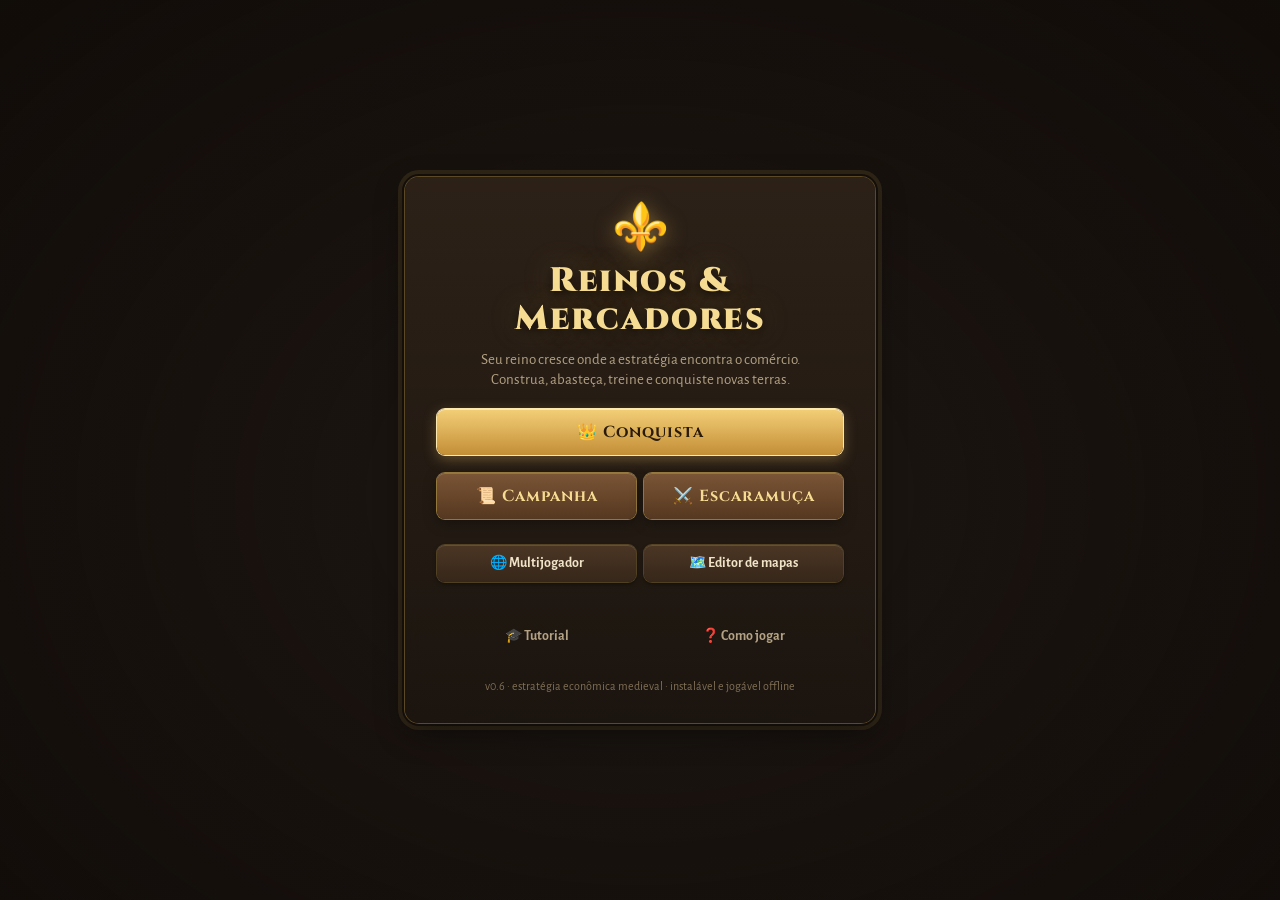
==== index.html @ 27b64ead "docs(mp): ajuda, README e ROADMAP para até 4 jogadores Co-Authored-By: Claude Opus 5.5 <noreply@anth" ====
<!doctype html>
<html lang="pt-BR">
<head>
  <meta charset="utf-8">
  <meta name="viewport" content="width=device-width, initial-scale=1, viewport-fit=cover">
  <title>Reinos & Mercadores</title>
  <link rel="preconnect" href="https://fonts.googleapis.com">
  <link href="https://fonts.googleapis.com/css2?family=Cinzel:wght@600;700;900&family=Alegreya+Sans:wght@400;500;700;800&display=swap" rel="stylesheet">
  <link rel="stylesheet" href="css/style.css">
  <link rel="manifest" href="manifest.webmanifest">
  <link rel="icon" href="icon.svg" type="image/svg+xml">
  <meta name="theme-color" content="#2a1f17">
</head>
<body>
  <canvas id="game"></canvas>

  <div id="hud" class="hidden">
    <div id="topbar"></div>
    <button id="sbtoggle" title="Menu">☰</button>
    <aside id="sidebar">
      <div class="brand">⚜️ Reinos &amp; Mercadores</div>
      <canvas id="minimap" width="264" height="264"></canvas>
      <nav id="tabs"></nav>
      <div id="tabcontent"></div>
    </aside>
    <div id="selpanel" class="empty"></div>
    <div id="toasts"></div>
  </div>
  <div id="tooltip"></div>
  <div id="rotatehint">📱↻<br>Gire o celular para jogar na horizontal</div>

  <div id="menu">
    <div class="card hero">
      <div class="crest">⚜️</div>
      <div id="loadbar" data-t="Carregando o reino…"></div>
      <h1>Reinos &amp; Mercadores</h1>
      <p class="sub">Seu reino cresce onde a estratégia encontra o comércio.<br>Construa, abasteça, treine e conquiste novas terras.</p>

      <div class="screen" data-s="main">
        <button class="mbtn primary" data-screen="conquest">👑 Conquista</button>
        <div class="mgrid">
          <button class="mbtn primary alt" data-screen="campaign">📜 Campanha</button>
          <button class="mbtn primary alt" data-screen="skirmish">⚔️ Escaramuça</button>
        </div>
        <div class="mgrid">
          <button class="mbtn" data-screen="mp">🌐 Multijogador</button>
          <button class="mbtn" data-screen="editor">🗺️ Editor de mapas</button>
        </div>
        <div id="continue"></div>
        <div class="mgrid">
          <button class="mbtn ghost" data-mission="t1" title="Guia completo: da primeira estrada ao primeiro soldado, sem ataques">🎓 Tutorial</button>
          <button class="mbtn ghost" data-help="1">❓ Como jogar</button>
        </div>
      </div>

      <div class="screen hidden" data-s="mp">
        <h3>Multijogador online (P2P)</h3>
        <p class="muted">Crie uma sala e passe o <b>código de 5 letras</b> para até 3 amigos (até 4 jogadores). A partida roda direto entre os navegadores.</p>
        <div class="mgrid">
          <button class="mbtn primary" data-net="room">👑 Criar sala</button>
          <button class="mbtn primary alt" data-net="enter">🤝 Entrar com código</button>
        </div>
        <button class="mbtn ghost small" data-net="manual">Modo manual (sem servidor de salas)</button>
        <div id="mpbox"></div>
        <button class="mbtn ghost" data-screen="main">← Voltar</button>
      </div>

      <div class="screen hidden" data-s="editor">
        <h3>Editor de mapas</h3>
        <label class="inline">Tamanho <select id="edsize"><option value="64">64×64</option><option value="80" selected>80×80</option><option value="96">96×96</option><option value="112">112×112</option></select></label>
        <div class="mgrid">
          <button class="mbtn primary" data-editor="new">📄 Mapa vazio</button>
          <button class="mbtn primary alt" data-editor="gen">🎲 Gerar e editar</button>
        </div>
        <label class="inline">Mapas salvos <select id="edmap"></select></label>
        <div class="mgrid">
          <button class="mbtn" data-editor="load">📂 Abrir</button>
          <button class="mbtn" data-editor="import">📥 Importar arquivo</button>
        </div>
        <button class="mbtn ghost" data-screen="main">← Voltar</button>
      </div>

      <div class="screen hidden" data-s="conquest">
        <h3>👑 Conquista</h3>
        <p class="muted">Conquiste novas regiões, recupere vilas e dispute rotas de abastecimento. Cada fase apresenta <b>objetivos e decisões próprios</b>. Novos biomas ficam disponíveis na Escaramuça conforme você avança; desafios opcionais valem coroas.</p>
        <label class="inline">Dificuldade
          <select id="qdiff"><option value="easy">Fácil</option><option value="normal" selected>Normal</option><option value="hard">Difícil</option></select>
        </label>
        <div id="conquests"></div>
        <button class="mbtn ghost" data-screen="main">← Voltar</button>
      </div>

      <div class="screen hidden" data-s="campaign">
        <h3>A Reunificação de Aldor</h3>
        <label class="inline">Dificuldade
          <select id="cdiff"><option value="easy">Fácil</option><option value="normal" selected>Normal</option><option value="hard">Difícil</option></select>
        </label>
        <div id="missions"></div>
        <button class="mbtn ghost" data-screen="main">← Voltar</button>
      </div>

      <div class="screen hidden" data-s="skirmish">
        <div class="form">
          <label>Dificuldade
            <select id="diff">
              <option value="easy">Fácil: 15 min de paz</option>
              <option value="normal" selected>Normal: 10 min de paz</option>
              <option value="hard">Difícil: 6 min de paz</option>
            </select>
          </label>
          <label>Inimigo
            <select id="aimode">
              <option value="economy" selected>Economia real (produção e abastecimento)</option>
              <option value="waves">Ondas de ataque (clássico arcade)</option>
            </select>
          </label>
          <label>Oponentes
            <select id="opps"><option value="1" selected>1</option><option value="2">2</option><option value="3">3</option></select>
          </label>
          <label>Mapa <select id="smap"><option value="">Aleatório (procedural)</option></select></label>
          <label>Tipo de terreno
            <select id="mtype"><option value="continente">Continente</option><option value="rio">Rio</option><option value="lagos">Lagos</option><option value="cordilheiras">Cordilheiras</option><option value="floresta">Floresta densa</option><option value="planalto">Planalto central</option><option value="surpresa">Surpresa</option></select>
          </label>
          <label>Bioma <select id="biome"><option value="pradaria">Pradaria</option></select></label>
          <p class="muted" id="biomehint">Avance na Conquista para descobrir novos biomas.</p>
          <p class="muted">Na economia real, a IA começa com os mesmos recursos e tropas, segue a progressão e precisa alimentar o exército. A dificuldade muda seu ritmo de decisão e o primeiro ataque. Ondas criam tropas e são um desafio separado.</p>
          <label>Semente do mapa <input id="seed" placeholder="aleatória"></label>
          <label class="chkl"><input type="checkbox" id="ally"> Com aliado (IA)</label>
          <label class="chkl" title="Sem progressão: todas as construções e soldados disponíveis desde o início"><input type="checkbox" id="allun"> Tudo liberado (modo livre)</label>
        </div>
        <button class="mbtn primary" data-new="1">⚔️ Começar</button>
        <button class="mbtn ghost" data-screen="main">← Voltar</button>
      </div>
      <div class="foot">v0.6 · estratégia econômica medieval · instalável e jogável offline</div>
    </div>
  </div>

  <div id="brief" class="hidden"></div>

  <div id="help" class="hidden">
    <div class="card help">
      <button class="close" data-close="1">✕</button>
      <h2>Como jogar</h2>
      <div class="cols">
        <div>
          <h3>🏰 Economia</h3>
          <ol>
            <li><b>Estradas são tudo.</b> Carregadores 🧺 só entregam entre casas ligadas por estrada ao mesmo Armazém. Cada trecho de estrada custa 1 🪨.</li>
            <li>Construtores 🔨 nivelam o terreno e erguem a casa com 🪜 madeira e 🪨 pedra trazidas pelos carregadores. Eles também consertam casas danificadas.</li>
            <li>Cada casa precisa de um trabalhador. A <b>Escola</b> treina cidadãos por 1 🪙 ouro cada. Torres precisam de um recruta.</li>
            <li><b>Progressão:</b> no início só o básico está disponível. Cada construção erguida libera novas casas, profissões e soldados. Veja os <b>Próximos passos</b> na aba Construir e a <b>Árvore de progresso</b> na aba Objetivos.</li>
            <li>Cidadãos comem na <b>Taverna</b> 🍞 🌭 🍷 🐟. Soldados recebem comida dos carregadores. Sem comida, cidadãos trabalham pela metade e soldados morrem.</li>
            <li>Oficinas de armas e armaduras só produzem <b>por encomenda</b> (📋 no painel da casa).</li>
            <li>Na aba 📦, a <b>Distribuição</b> decide quem recebe carvão, ferro, trigo e madeira. No painel do Armazém dá para bloquear recursos.</li>
          </ol>
          <h3>⛓️ Cadeias de produção</h3>
          <ul class="chains">
            <li>🪓 Lenhador → 🪵 → 🪚 Serraria → 🪜</li>
            <li>🌾 Fazenda (+campos) → 🌀 Moinho → 🥣 → 🍞 Padaria</li>
            <li>🌾 → 🐖 Porcos → 🔪 Açougue → 🌭 · 🐾 → 🧳 Curtume → couro</li>
            <li>⚫ Carvão + 🟤 Ferro → 🔩 → 🗡️⛓️ Ferrarias</li>
            <li>⚫ Carvão + 🟡 Ouro → 🪙 (paga a Escola!)</li>
          </ul>
        </div>
        <div>
          <h3>⚔️ Exército</h3>
          <ol>
            <li>Treine <b>Recrutas</b> 🪖 na Escola: eles vão sozinhos ao Quartel.</li>
            <li>No <b>Quartel</b>, clique no tipo de soldado para equipar. Novos soldados formam <b>grupos</b> com estandarte.</li>
            <li>Os grupos marcham em formação. É possível girar, mudar as colunas, dividir, unir e alimentar.</li>
            <li>Lanceiros e piqueiros causam dano dobrado contra cavalaria. Golpes corpo a corpo pelo lado causam +15% de dano; pelas costas, +30%. A direção real das tropas define o flanco.</li>
            <li>Montanhas e construções bloqueiam os tiros de arqueiros, besteiros e torres. Todos os exércitos de economia precisam comer, inclusive a IA.</li>
          </ol>
          <h3>👑 Conquista e regiões</h3>
          <p>Leia o briefing: você pode eliminar rivais, controlar passagens, reconstruir uma vila ou preparar uma expedição. Pontos estratégicos aparecem no minimapa e na aba Objetivos. Para controlar um ponto, mantenha 3 soldados sem inimigos próximos; alguns também exigem um Armazém ligado por estrada pronta à sua base. A contagem reinicia se o controle for perdido.</p>
          <p>Bosques de outono, pântanos e tundra são descobertos ao longo da Conquista. Na tundra, trigo e uvas levam 25% mais tempo para crescer.</p>
          <h3>⌨️ Controles</h3>
          <table>
            <tr><td><kbd>WASD</kbd>/setas/bordas</td><td>Mover câmera</td></tr>
            <tr><td>Botão do meio + arrastar</td><td>Girar e inclinar a câmera (<kbd>,</kbd> <kbd>.</kbd> também giram)</td></tr>
            <tr><td>Roda do mouse</td><td>Aproximar / afastar</td></tr>
            <tr><td>Clique / arrastar</td><td>Selecionar grupo(s) · <kbd>Shift</kbd> adiciona</td></tr>
            <tr><td>Botão direito</td><td>Mover / atacar / cancelar</td></tr>
            <tr><td><kbd>A</kbd> <kbd>S</kbd></td><td>Atacar-mover · Parar</td></tr>
            <tr><td><kbd>Q</kbd> <kbd>E</kbd> · <kbd>[</kbd> <kbd>]</kbd></td><td>Girar · Colunas</td></tr>
            <tr><td><kbd>T</kbd> <kbd>L</kbd> <kbd>H</kbd></td><td>Dividir · Unir · Alimentar</td></tr>
            <tr><td><kbd>Ctrl</kbd>+<kbd>1-9</kbd></td><td>Criar atalho de grupo</td></tr>
            <tr><td><kbd>R</kbd> <kbd>F</kbd> <kbd>V</kbd> <kbd>X</kbd></td><td>Estrada, campo, vinhedo, demolir</td></tr>
            <tr><td><kbd>P</kbd> <kbd>+</kbd> <kbd>-</kbd> <kbd>M</kbd></td><td>Pausa, velocidade, música</td></tr>
            <tr><td><kbd>Espaço</kbd> · <kbd>Z</kbd> · <kbd>Tab</kbd></td><td>Voltar ao Armazém · Ir ao último aviso · Próximo grupo</td></tr>
            <tr><td>Botão direito no minimapa</td><td>Mandar as tropas selecionadas para lá</td></tr>
            <tr><td><kbd>F5</kbd>/<kbd>F9</kbd></td><td>Salvar/carregar rápido</td></tr>
            <tr><td><kbd>Enter</kbd></td><td>Chat (multijogador)</td></tr>
          </table>
          <h3>🌐 Multijogador e 🗺️ Editor</h3>
          <ul>
            <li><b>Multijogador:</b> o anfitrião cria a sala e passa o código de 5 letras; até 4 jogadores entram. Modos: todos contra todos, cooperativo contra a IA ou 2 contra 2, com IA nas vagas livres. Quem cai é substituído pela IA; se o anfitrião cair, cada um continua a partida sozinho. O modo manual (códigos longos) é só para 2 jogadores.</li>
            <li><b>Editor:</b> pinte terreno, relevo, árvores, rochas e minérios, posicione até 4 bases e casas prontas. Os mapas salvos aparecem na Escaramuça e podem ser exportados como arquivo.</li>
          </ul>
        </div>
      </div>
    </div>
  </div>

  <div id="endscreen" class="hidden"></div>

  <script type="importmap">{ "imports": { "three": "./js/vendor/three/build/three.module.js" } }</script>
  <script type="module">
    import * as T from "three";
    import { GLTFLoader } from "./js/vendor/three/examples/jsm/loaders/GLTFLoader.js";
    import * as SkeletonUtils from "./js/vendor/three/examples/jsm/utils/SkeletonUtils.js";
    import * as BufferGeometryUtils from "./js/vendor/three/examples/jsm/utils/BufferGeometryUtils.js";
    window.THREE = Object.assign({}, T, { GLTFLoader, SkeletonUtils, BufferGeometryUtils });
    window.dispatchEvent(new Event("three-ready"));
  </script>
  <script src="js/config.js"></script>
  <script src="js/util.js"></script>
  <script src="js/map.js"></script>
  <script src="js/world.js"></script>
  <script src="js/economy.js"></script>
  <script src="js/units.js"></script>
  <script src="js/military.js"></script>
  <script src="js/ai.js"></script>
  <script src="js/campaign.js"></script>
  <script src="js/cmd.js"></script>
  <script src="js/tutorial.js"></script>
  <script src="js/art.js"></script>
  <script src="js/people.js"></script>
  <script src="js/render3d.js"></script>
  <script src="js/ui.js"></script>
  <script src="js/input.js"></script>
  <script src="js/editor.js"></script>
  <script src="js/net.js"></script>
  <script src="js/audio.js"></script>
  <script src="js/main.js"></script>
</body>
</html>
---- css/style.css ----
/* ============ Reinos & Mercadores — tema medieval pintado (moderno) ============
   Couro e madeira escura, filetes dourados, pergaminho nas dicas. Títulos em Cinzel, texto em Alegreya Sans. */
:root {
  --ink: #120d09;
  --leather0: #1d1510;
  --leather1: #2a1f17;
  --leather2: #3a2b1f;
  --wood: #5a3f28;
  --gold: #e3b95c;
  --gold2: #f6dc93;
  --goldD: #9a7330;
  --parch: #f1e2bf;
  --parch2: #e2cc9c;
  --text: #efe3c8;
  --muted: #b3a283;
  --ok: #7ccf6a;
  --warn: #f0b64a;
  --bad: #e5594f;
  --blue: #4fa3e0;
  --sb: 312px;
  --r: 10px;
  --font: 'Alegreya Sans', 'Segoe UI', sans-serif;
  --title: 'Cinzel', Georgia, serif;
  --panel-bg: linear-gradient(180deg, rgba(46,34,25,0.94), rgba(28,21,16,0.95));
  --panel-edge: 0 0 0 1px rgba(227,185,92,0.35), 0 0 0 3px rgba(18,13,9,0.9), 0 10px 30px rgba(0,0,0,0.45);
}
* { box-sizing: border-box; }
html, body { margin: 0; height: 100%; overflow: hidden; background: #1a1410; color: var(--text); font: 400 15px/1.35 var(--font); user-select: none; }
canvas#game { position: fixed; inset: 0; display: block; touch-action: none; }
#overlay { position: fixed; inset: 0; pointer-events: none; z-index: 1; }
.hidden { display: none !important; }
kbd { font: 700 11px var(--font); background: linear-gradient(#4a3726, #2c2016); color: var(--gold2); padding: 1px 5px; border-radius: 4px; box-shadow: 0 1px 0 #000, inset 0 1px 0 rgba(255,255,255,0.12); }
button { font: inherit; color: inherit; cursor: pointer; border: none; }
button:disabled { opacity: 0.45; cursor: default; filter: grayscale(0.5); }
::selection { background: var(--gold); color: var(--ink); }

/* ---------- botões ---------- */
.tool, .bbtn, #tabs button, .mbtn, .tgrid button, .sgrid button, .queue button, .ratio button, .cmds button, .slot button, .tb-group.speed button, .goalsbtn, .close, .mission {
  background: linear-gradient(180deg, #4b3624 0%, #36271a 100%);
  color: var(--text);
  border-radius: 8px;
  box-shadow: 0 0 0 1px rgba(227,185,92,0.28), inset 0 1px 0 rgba(255,235,190,0.14), 0 2px 4px rgba(0,0,0,0.4);
  transition: transform .08s, box-shadow .12s, background .12s, filter .12s;
}
.tool:hover, .bbtn:hover, #tabs button:hover, .mbtn:hover, .tgrid button:hover, .sgrid button:hover, .queue button:hover, .ratio button:hover, .cmds button:hover:not(:disabled), .slot button:hover, .tb-group.speed button:hover, .goalsbtn:hover, .close:hover, .mission:hover:not(.locked) {
  background: linear-gradient(180deg, #5e442d 0%, #423020 100%);
  box-shadow: 0 0 0 1px rgba(246,220,147,0.65), inset 0 1px 0 rgba(255,235,190,0.2), 0 3px 10px rgba(0,0,0,0.45);
  transform: translateY(-1px);
}
.tool:active, .bbtn:active, .mbtn:active, .tgrid button:active, .sgrid button:active, .cmds button:active { transform: translateY(1px); filter: brightness(0.92); }
.tool.active, .bbtn.active, #tabs button.active, .tb-group.speed button.active {
  background: linear-gradient(180deg, #f3cf78, #c9973f);
  color: #2a1b0c;
  box-shadow: 0 0 0 1px #fbe7b0, 0 0 14px rgba(243,207,120,0.45), inset 0 1px 0 rgba(255,255,255,0.5);
}

/* ---------- barra lateral ---------- */
#sidebar {
  position: fixed; left: 0; top: 0; bottom: 0; width: var(--sb); display: flex; flex-direction: column; z-index: 5;
  background: linear-gradient(180deg, rgba(38,28,20,0.97), rgba(22,16,12,0.97));
  box-shadow: 1px 0 0 rgba(227,185,92,0.35), 6px 0 24px rgba(0,0,0,0.45);
}
.brand { font: 700 17px/1.2 var(--title); color: var(--gold2); padding: 14px 16px 10px; letter-spacing: 1px; text-shadow: 0 2px 6px rgba(0,0,0,0.6); }
#minimap {
  width: 280px; height: 280px; margin: 0 16px; background: #0c0907; cursor: pointer; border-radius: 6px;
  box-shadow: 0 0 0 1px var(--goldD), 0 0 0 4px #1a120c, 0 0 0 5px rgba(227,185,92,0.4), 0 6px 16px rgba(0,0,0,0.5);
}
#tabs { display: grid; grid-template-columns: repeat(5, 1fr); gap: 6px; padding: 16px 16px 8px; }
#tabs button { padding: 6px 0 4px; display: flex; flex-direction: column; align-items: center; gap: 2px; }
#tabs button span { font-size: 19px; line-height: 1; }
#tabs button small { font: 700 10.5px var(--font); letter-spacing: 0.3px; }
#tabcontent { flex: 1 1 auto; overflow-y: auto; padding: 2px 16px 14px; min-height: 120px; }
#tabcontent::-webkit-scrollbar, #selpanel::-webkit-scrollbar, #missions::-webkit-scrollbar, .help::-webkit-scrollbar, .sgridres::-webkit-scrollbar { width: 8px; }
#tabcontent::-webkit-scrollbar-thumb, #selpanel::-webkit-scrollbar-thumb, #missions::-webkit-scrollbar-thumb, .help::-webkit-scrollbar-thumb, .sgridres::-webkit-scrollbar-thumb { background: rgba(227,185,92,0.35); border-radius: 8px; }
h4 {
  margin: 16px 0 8px; font: 700 12px/1 var(--title); color: var(--gold); letter-spacing: 1.6px; text-transform: uppercase;
  display: flex; align-items: center; gap: 8px;
}
h4::after { content: ''; flex: 1; height: 1px; background: linear-gradient(90deg, rgba(227,185,92,0.5), transparent); }
.tools { display: grid; grid-template-columns: repeat(4, 1fr); gap: 7px; margin: 4px 0; }
.tool { display: flex; flex-direction: column; align-items: center; padding: 7px 2px 5px; }
.tool span { font-size: 20px; line-height: 1; }
.tool small { font-size: 11px; text-align: center; line-height: 1.1; margin-top: 3px; }
.grid { display: grid; grid-template-columns: repeat(3, 1fr); gap: 7px; }
.bbtn { display: flex; flex-direction: column; align-items: center; padding: 7px 3px 6px; min-height: 70px; }
.bbtn .ic { font-size: 24px; line-height: 1.1; filter: drop-shadow(0 2px 2px rgba(0,0,0,0.5)); }
.bbtn .nm { font-size: 12px; font-weight: 700; line-height: 1.05; text-align: center; margin: 3px 0 2px; }
.bbtn .cost { font-size: 11px; color: var(--gold2); }
.bbtn.active .cost { color: #4a2f10; }

.stock { display: grid; grid-template-columns: 1fr 1fr; gap: 5px; }
.srow, .prow { display: flex; align-items: center; gap: 7px; background: rgba(0,0,0,0.25); padding: 4px 8px; border-radius: 6px; box-shadow: inset 0 0 0 1px rgba(227,185,92,0.1); }
.srow .sn, .prow .sn { flex: 1; font-size: 12.5px; color: var(--muted); white-space: nowrap; overflow: hidden; text-overflow: ellipsis; }
.srow b, .prow b { color: var(--gold2); }
.srow.zero { opacity: 0.4; }
.plist { display: flex; flex-direction: column; gap: 5px; }
.prow em { font-size: 11.5px; color: var(--ok); font-style: normal; min-width: 44px; text-align: right; }
.meter { display: flex; align-items: center; gap: 8px; margin: 7px 0; }
.meter span { font-size: 12.5px; white-space: nowrap; }
.mbar { flex: 1; height: 8px; background: rgba(0,0,0,0.45); border-radius: 8px; overflow: hidden; box-shadow: inset 0 1px 2px rgba(0,0,0,0.6); }
.mbar i { display: block; height: 100%; border-radius: 8px; background: linear-gradient(90deg, #c34a3a, #e8b84c 45%, #6fc15f 80%); background-size: 280px 100%; }
.warn { background: rgba(240,182,74,0.12); color: #ffd98a; padding: 7px 10px; margin: 7px 0; font-size: 13px; border-radius: 8px; box-shadow: inset 3px 0 0 var(--warn), inset 0 0 0 1px rgba(240,182,74,0.25); }
.muted { color: var(--muted); font-size: 13px; margin: 4px 0; }
.chk { display: flex; align-items: center; gap: 8px; margin: 10px 0; font-size: 13.5px; cursor: pointer; }
.chk input, .chkl input { accent-color: var(--gold); width: 16px; height: 16px; }
.mgrid { display: grid; grid-template-columns: 1fr 1fr; gap: 8px; margin: 8px 0; }
.mbtn { padding: 9px 10px; text-align: center; font-size: 14px; font-weight: 700; }
.mbtn.wide { width: 100%; margin-top: 8px; }
.mbtn.danger { background: linear-gradient(180deg, #7a2f26, #561d17); box-shadow: 0 0 0 1px rgba(229,89,79,0.45), inset 0 1px 0 rgba(255,200,190,0.15), 0 2px 4px rgba(0,0,0,0.4); }
.mbtn.danger:hover { background: linear-gradient(180deg, #92382d, #66231b); }
.mbtn.on { background: linear-gradient(180deg, #6a4a1c, #4a3312); color: var(--gold2); }
.slot { display: flex; align-items: center; gap: 8px; background: rgba(0,0,0,0.25); padding: 8px 10px; margin-bottom: 6px; border-radius: 8px; }
.slot > div { flex: 1; }
.slot small { color: var(--muted); font-size: 11.5px; }
.slot button { padding: 5px 9px; }

/* ---------- painel de seleção ---------- */
#selpanel {
  position: fixed; left: calc(var(--sb) + 18px); bottom: 18px; width: 360px; max-height: calc(100vh - 110px); overflow-y: auto; z-index: 5;
  padding: 14px 16px 14px; border-radius: var(--r);
  background: var(--panel-bg); box-shadow: var(--panel-edge);
  backdrop-filter: blur(6px);
}
#selpanel.empty { width: auto; max-width: 680px; padding: 8px 14px; }
.hint { font-size: 13px; color: var(--muted); line-height: 1.6; }
.hint b { color: var(--gold2); }
.ph { display: flex; gap: 12px; align-items: center; margin-bottom: 8px; }
.ph .big { font-size: 30px; width: 50px; height: 50px; display: grid; place-items: center; border-radius: 10px; background: radial-gradient(circle at 35% 30%, #5b412b, #2a1d14); box-shadow: 0 0 0 1px rgba(227,185,92,0.45), inset 0 2px 6px rgba(0,0,0,0.5); }
.ph b { font: 700 17px var(--title); color: var(--gold2); letter-spacing: 0.4px; }
.ph small { color: var(--muted); font-size: 13px; }
.enemy { color: #ff8a80 !important; font-weight: 700; }
.hp { position: relative; height: 16px; background: rgba(0,0,0,0.5); margin: 6px 0 10px; border-radius: 8px; overflow: hidden; box-shadow: inset 0 1px 3px rgba(0,0,0,0.7); }
.hp i { display: block; height: 100%; background: linear-gradient(180deg, #8be07a, #3f9a36); }
.hp i.e { background: linear-gradient(180deg, #f28a7f, #b3342a); }
.hp span { position: absolute; inset: 0; font-size: 11.5px; font-weight: 700; display: grid; place-items: center; color: #fff; text-shadow: 0 1px 2px #000; }
.lbl { font: 700 11px var(--title); letter-spacing: 1.4px; color: var(--gold); margin: 12px 0 6px; text-transform: uppercase; }
.io { display: flex; flex-wrap: wrap; gap: 6px; }
.chip { background: rgba(0,0,0,0.3); color: var(--text); padding: 3px 9px; font-size: 13.5px; border-radius: 16px; box-shadow: inset 0 0 0 1px rgba(227,185,92,0.22); }
.chip em { color: var(--ok); font-style: normal; font-size: 11.5px; margin-left: 2px; }
.chip.zero { opacity: 0.45; }
button.chip { cursor: pointer; }
.chip.blocked { background: rgba(229,89,79,0.2); box-shadow: inset 0 0 0 1px var(--bad); text-decoration: line-through; }
.row { margin: 6px 0; font-size: 14px; }
.good { color: var(--ok) !important; font-weight: 700; } .warnc { color: var(--warn); font-weight: 700; } .bad { color: #ff8a80 !important; font-weight: 700; }
.pbar { height: 7px; background: rgba(0,0,0,0.45); margin: 8px 0; border-radius: 7px; overflow: hidden; }
.pbar i { display: block; height: 100%; background: linear-gradient(90deg, var(--goldD), var(--gold2)); transition: width .25s linear; }
.ratio { display: flex; align-items: center; gap: 6px; margin: 5px 0; font-size: 13.5px; }
.ratio span { flex: 1; }
.ratio button { width: 28px; height: 24px; padding: 0; font-weight: 800; }
.ratio b { min-width: 22px; text-align: center; color: var(--gold2); }
.queue { display: flex; flex-wrap: wrap; gap: 5px; min-height: 30px; }
.queue button { width: 34px; height: 32px; font-size: 17px; }
.queue button:first-child { box-shadow: 0 0 0 2px var(--gold); }
.tgrid { display: grid; grid-template-columns: repeat(4, 1fr); gap: 6px; }
.tgrid button { padding: 5px 0 3px; font-size: 18px; display: flex; flex-direction: column; align-items: center; }
.tgrid button small { font-size: 9.5px; color: var(--muted); }
.sgrid { display: grid; grid-template-columns: repeat(3, 1fr); gap: 6px; }
.sgrid button { padding: 6px 3px; display: flex; flex-direction: column; align-items: center; }
.sgrid button span { font-size: 19px; }
.sgrid button small { font-size: 11px; font-weight: 700; text-align: center; line-height: 1.1; }
.sgrid button em { font-style: normal; font-size: 10px; color: var(--muted); }
.sgrid button.off { opacity: 0.5; }
.cmds { display: grid; grid-template-columns: repeat(9, 1fr); gap: 5px; margin: 10px 0 6px; }
.cmds button { padding: 6px 0; font-size: 16px; }

/* ---------- barra superior ---------- */
#topbar { position: fixed; top: 14px; left: calc(var(--sb) + 18px); right: 18px; display: flex; gap: 12px; justify-content: space-between; pointer-events: none; z-index: 5; }
.tb-group {
  pointer-events: auto; display: flex; gap: 16px; align-items: center; padding: 7px 14px; font-weight: 700; border-radius: 30px;
  background: var(--panel-bg); box-shadow: var(--panel-edge); backdrop-filter: blur(6px);
}
.tb-group.res span { white-space: nowrap; }
.tb-group.speed { gap: 5px; padding: 5px 7px; }
.tb-group.speed button { padding: 4px 11px; font-weight: 800; font-size: 13px; border-radius: 20px; }
.peace { color: #9fd3ff; }
.threat { color: #ff8a80; animation: pulse 1s infinite; }
@keyframes pulse { 50% { opacity: 0.45; } }
.goalsbtn { padding: 4px 11px; font-weight: 800; border-radius: 20px; }

/* ---------- notificações ---------- */
#toasts { position: fixed; top: 70px; right: 18px; width: 360px; display: flex; flex-direction: column; gap: 8px; pointer-events: none; z-index: 6; }
.toast {
  pointer-events: auto; padding: 9px 14px; font-size: 14px; border-radius: 10px; color: var(--text);
  background: var(--panel-bg); box-shadow: var(--panel-edge), inset 4px 0 0 var(--blue);
  animation: tin .3s ease-out; transition: opacity .5s, transform .5s;
}
.toast.ok { box-shadow: var(--panel-edge), inset 4px 0 0 var(--ok); }
.toast.warn { box-shadow: var(--panel-edge), inset 4px 0 0 var(--warn); }
.toast.danger { background: linear-gradient(180deg, rgba(88,28,22,0.95), rgba(52,16,12,0.95)); box-shadow: var(--panel-edge), inset 4px 0 0 var(--bad); }
.toast .go { opacity: 0.7; }
.toast.out { opacity: 0; transform: translateX(24px); }
@keyframes tin { from { opacity: 0; transform: translateX(30px); } }

#tooltip {
  position: fixed; display: none; z-index: 50; max-width: 300px; padding: 9px 12px; font-size: 13.5px; pointer-events: none; border-radius: 8px; color: #2b1d10;
  background: linear-gradient(180deg, var(--parch), var(--parch2)); box-shadow: 0 0 0 1px #9a7330, 0 8px 22px rgba(0,0,0,0.5);
}
#tooltip b { color: #5a3510; }
#tooltip small { color: #6b5334; }
#tooltip kbd { color: var(--gold2); }

/* ---------- menus ---------- */
#menu, #help, #endscreen, #brief { position: fixed; inset: 0; display: grid; place-items: center; z-index: 20; }
#menu { background: radial-gradient(ellipse at 50% 55%, rgba(0,0,0,0) 30%, rgba(10,6,3,0.55) 100%); }
#help, #endscreen, #brief { background: rgba(10,7,4,0.6); backdrop-filter: blur(3px); }
.card {
  position: relative; padding: 28px 32px; max-width: 94vw; border-radius: 14px; color: var(--text);
  background: var(--panel-bg); box-shadow: var(--panel-edge), 0 0 0 7px rgba(227,185,92,0.12);
  backdrop-filter: blur(8px);
}
.hero { width: 470px; text-align: center; display: flex; flex-direction: column; gap: 12px; max-height: 94vh; overflow-y: auto; }
.crest { font-size: 46px; line-height: 1; filter: drop-shadow(0 4px 10px rgba(227,185,92,0.5)); }
h1 { font: 900 34px/1.1 var(--title); color: var(--gold2); margin: 0; letter-spacing: 1.5px; text-shadow: 0 3px 12px rgba(0,0,0,0.7), 0 0 30px rgba(227,185,92,0.25); }
h2 { font: 700 22px/1.3 var(--title); color: var(--gold2); margin: 0 0 12px; letter-spacing: 1px; }
h3 { font: 700 14px/1.3 var(--title); color: var(--gold); margin: 14px 0 8px; letter-spacing: 1px; }
.sub { color: var(--muted); margin: 0 0 6px; font-size: 15px; }
.screen { display: flex; flex-direction: column; gap: 10px; }
.form { display: grid; grid-template-columns: 1fr 1fr; gap: 12px; text-align: left; }
.form label { display: flex; flex-direction: column; gap: 5px; font: 700 11px var(--title); letter-spacing: 1px; color: var(--gold); text-transform: uppercase; }
.form .full { grid-column: 1 / -1; }
select, .form input, label.inline select {
  font: 500 14px var(--font); color: var(--text); background: rgba(0,0,0,0.35); border: none; padding: 8px 10px; border-radius: 8px;
  box-shadow: inset 0 0 0 1px rgba(227,185,92,0.3); outline: none;
}
select option { background: #2a1f17; }
select:focus, .form input:focus { box-shadow: inset 0 0 0 1px var(--gold); }
label.inline { display: flex; align-items: center; justify-content: center; gap: 10px; font-size: 14px; color: var(--muted); }
.chkl { flex-direction: row !important; align-items: center; gap: 8px !important; font: 600 13.5px var(--font) !important; color: var(--text) !important; text-transform: none !important; letter-spacing: 0 !important; cursor: pointer; }
.mbtn.primary {
  background: linear-gradient(180deg, #f3cf78, #c38e36); color: #2a1a09; font: 700 16px var(--title); letter-spacing: 1px; padding: 12px;
  box-shadow: 0 0 0 1px #fbe7b0, 0 4px 14px rgba(227,185,92,0.35), inset 0 1px 0 rgba(255,255,255,0.55);
}
.mbtn.primary:hover { filter: brightness(1.08); }
.mbtn.primary.alt { background: linear-gradient(180deg, #7b5536, #553820); color: var(--gold2); box-shadow: 0 0 0 1px rgba(227,185,92,0.6), 0 4px 14px rgba(0,0,0,0.35), inset 0 1px 0 rgba(255,235,190,0.2); }
.mbtn.ghost { background: transparent; box-shadow: none; color: var(--muted); font-weight: 600; }
.mbtn.ghost:hover { color: var(--gold2); background: transparent; box-shadow: none; }
#continue { display: flex; flex-direction: column; gap: 8px; }
.foot { color: #7f6f55; font-size: 12px; margin-top: 4px; }
#loadbar { position: relative; height: 22px; border-radius: 12px; background: rgba(0,0,0,0.4); box-shadow: inset 0 0 0 1px rgba(227,185,92,0.3); overflow: hidden; --p: 0%; }
#loadbar::before { content: ''; position: absolute; inset: 0; width: var(--p); background: linear-gradient(90deg, var(--goldD), var(--gold2)); transition: width .2s; }
#loadbar::after { content: attr(data-t); position: absolute; inset: 0; display: grid; place-items: center; font-size: 12.5px; font-weight: 700; color: #fff; text-shadow: 0 1px 2px #000; }
#loadbar.done { display: none; }
#missions { display: flex; flex-direction: column; gap: 7px; max-height: 46vh; overflow-y: auto; text-align: left; padding: 2px; }
.mission { display: flex; gap: 12px; align-items: center; padding: 9px 12px; text-align: left; }
.mission span { font-size: 22px; }
.mission b { font-family: var(--title); color: var(--gold2); letter-spacing: 0.4px; }
.mission small { display: block; color: var(--muted); font-size: 12px; }
.mission.locked { opacity: 0.45; }
.goals { display: flex; flex-direction: column; gap: 6px; }
.goal { display: flex; gap: 9px; align-items: flex-start; background: rgba(0,0,0,0.25); padding: 7px 10px; font-size: 14px; border-radius: 8px; }
.goal small { display: block; color: var(--muted); font-size: 12px; }
.goal.done { opacity: 0.6; }
.goal.done div { text-decoration: line-through; }
.dist { background: rgba(0,0,0,0.25); padding: 7px 10px; margin-bottom: 7px; border-radius: 8px; }
.dist .dh { font-weight: 800; font-size: 13.5px; margin-bottom: 3px; color: var(--gold2); }
.dist .ratio { font-size: 12.5px; }
.sgridres { max-height: 160px; overflow-y: auto; }
.close { position: absolute; top: 14px; right: 14px; width: 32px; height: 32px; }
.help { width: 920px; max-height: 88vh; overflow-y: auto; }
.help .cols { display: grid; grid-template-columns: 1fr 1fr; gap: 28px; }
.help ol, .help ul { padding-left: 20px; margin: 0; }
.help li { margin-bottom: 6px; font-size: 14.5px; }
.help table { border-collapse: collapse; width: 100%; }
.help td { padding: 5px 4px; border-bottom: 1px solid rgba(227,185,92,0.18); font-size: 13.5px; }
.chains { list-style: none; padding-left: 0 !important; }
#endscreen .card { text-align: center; width: 520px; }
#endscreen h1 { font-size: 40px; margin-bottom: 8px; }
.brief { width: 620px; }
.brief .seal { font-size: 42px; text-align: center; }
.brief h2 { text-align: center; }
.btext { background: linear-gradient(180deg, var(--parch), var(--parch2)); color: #2b1d10; padding: 16px 18px; line-height: 1.6; font-size: 16px; margin-bottom: 8px; border-radius: 8px; font-family: Georgia, 'Alegreya Sans', serif; box-shadow: 0 0 0 1px #9a7330, inset 0 0 30px rgba(120,80,30,0.2); }
.btext b { color: #7a1f14; }
.brief .mbtn { width: 100%; margin-top: 14px; }
.dot { display: inline-block; width: 12px; height: 12px; border-radius: 50%; box-shadow: 0 0 0 2px rgba(0,0,0,0.5); flex: 0 0 auto; }
.dot.big { width: 18px; height: 18px; }
textarea { width: 100%; background: rgba(0,0,0,0.35); color: var(--text); border: none; padding: 8px; font: 11px monospace; resize: vertical; user-select: text; border-radius: 8px; box-shadow: inset 0 0 0 1px rgba(227,185,92,0.3); }
#mpbox { display: flex; flex-direction: column; gap: 8px; text-align: left; }
#mpbox .good { text-align: center; }
.mpslots { display: grid; gap: 4px; }
.mpslot { display: flex; align-items: center; gap: 8px; padding: 6px 10px; border-radius: 8px; background: rgba(0,0,0,0.25); color: var(--muted); }
.mpslot.on { color: var(--text); box-shadow: inset 0 0 0 1px rgba(227,185,92,0.35); }
#mpbox .mbtn:disabled { opacity: 0.5; cursor: not-allowed; filter: grayscale(0.6); }
body.editing #tabs { display: none; }
.ratio button[style] { color: #fff; font-weight: 800; }

/* ---------- progressão ---------- */
.bbtn { position: relative; }
.bbtn.locked { background: linear-gradient(180deg, #2a2019, #1d1611); filter: grayscale(0.85); opacity: 0.55; cursor: not-allowed; box-shadow: 0 0 0 1px rgba(227,185,92,0.12); }
.bbtn.locked:hover { transform: none; filter: grayscale(0.6); opacity: 0.7; }
.bbtn.locked .cost { color: var(--muted); }
.bbtn.new { box-shadow: 0 0 0 1px var(--gold2), 0 0 12px rgba(243,207,120,0.45), inset 0 1px 0 rgba(255,235,190,0.2); animation: glow 1.6s ease-in-out infinite; }
@keyframes glow { 50% { box-shadow: 0 0 0 1px var(--gold2), 0 0 20px rgba(243,207,120,0.75), inset 0 1px 0 rgba(255,235,190,0.2); } }
.badge-new { position: absolute; top: -6px; right: -4px; font: 800 9px var(--font); font-style: normal; text-transform: uppercase; letter-spacing: 0.5px; background: linear-gradient(180deg, #f3cf78, #c38e36); color: #2a1a09; padding: 1px 6px; border-radius: 10px; box-shadow: 0 1px 3px rgba(0,0,0,0.5); }
.tgrid button.locked, .sgrid button.locked { opacity: 0.45; filter: grayscale(0.8); }
.progress-card { margin: 6px 0 4px; padding: 10px 12px; border-radius: 10px; background: linear-gradient(180deg, rgba(227,185,92,0.16), rgba(227,185,92,0.05)); box-shadow: inset 0 0 0 1px rgba(227,185,92,0.35); }
.progress-card.done { text-align: center; }
.pc-title { font: 700 13px var(--title); color: var(--gold2); letter-spacing: 0.8px; margin-bottom: 6px; }
.pc-row { display: flex; gap: 9px; align-items: flex-start; padding: 4px 0; font-size: 13.5px; }
.pc-row > span { font-size: 20px; line-height: 1; }
.pc-row b { color: var(--gold2); }
.pc-row small { display: block; color: var(--muted); font-size: 12px; }
.pc-more { margin-top: 6px; background: none; color: var(--gold); font-weight: 700; font-size: 12.5px; padding: 0; }
.pc-more:hover { color: var(--gold2); text-decoration: underline; }
.toast.unlock { background: linear-gradient(180deg, rgba(92,70,26,0.96), rgba(56,40,14,0.96)); box-shadow: var(--panel-edge), inset 4px 0 0 var(--gold2), 0 0 18px rgba(243,207,120,0.35); font-weight: 700; }
#tree { position: fixed; inset: 0; display: grid; place-items: center; z-index: 22; background: rgba(10,7,4,0.6); backdrop-filter: blur(3px); }
.treecard { width: min(1240px, 96vw); max-height: 90vh; overflow: auto; }
.tcols { display: grid; grid-auto-flow: column; grid-auto-columns: minmax(150px, 1fr); gap: 10px; }
.tcol { display: flex; flex-direction: column; gap: 6px; }
.tera { font: 700 11px var(--title); letter-spacing: 1.2px; text-transform: uppercase; color: var(--gold); text-align: center; padding: 4px 0 6px; border-bottom: 1px solid rgba(227,185,92,0.3); margin-bottom: 2px; }
.tcard { display: flex; gap: 8px; align-items: center; padding: 7px 9px; border-radius: 9px; background: rgba(0,0,0,0.28); box-shadow: inset 0 0 0 1px rgba(227,185,92,0.15); }
.tcard .ti { font-size: 22px; }
.tcard b { display: block; font-size: 13px; line-height: 1.1; }
.tcard small { display: block; font-size: 11px; color: var(--muted); line-height: 1.2; margin-top: 2px; }
.tcard.done { box-shadow: inset 0 0 0 1px rgba(124,207,106,0.55); background: rgba(60,110,50,0.18); }
.tcard.open { box-shadow: inset 0 0 0 1px rgba(243,207,120,0.7); background: rgba(227,185,92,0.12); }
.tcard.lock { opacity: 0.5; filter: grayscale(0.7); }
.tsol { display: grid; grid-template-columns: repeat(auto-fill, minmax(190px, 1fr)); gap: 8px; }

@media (max-width: 900px) {
  :root { --sb: 256px; }
  #minimap { width: 224px; height: 224px; }
  .help .cols { grid-template-columns: 1fr; }
  #toasts { width: 270px; }
}

/* ---------- tutorial ---------- */
#tutor { position: fixed; top: 70px; left: calc(var(--sb) + 18px); width: 340px; z-index: 7; padding: 12px 16px 14px; border-radius: var(--r);
  background: linear-gradient(180deg, #f3e6c6, #e2cc9c); color: #2b1d10; box-shadow: 0 0 0 1px #9a7330, 0 0 0 3px rgba(18,13,9,0.85), 0 14px 34px rgba(0,0,0,0.5); animation: tutin 0.35s ease-out; }
@keyframes tutin { from { transform: translateY(-8px); opacity: 0; } }
#tutor .tut-head { display: flex; justify-content: space-between; align-items: center; font: 700 11px var(--font); letter-spacing: 0.08em; text-transform: uppercase; color: #7a5a2a; }
#tutor .tut-head button { background: none; color: #7a5a2a; font-size: 14px; padding: 2px 6px; border-radius: 5px; }
#tutor .tut-head button:hover { background: rgba(0,0,0,0.08); }
#tutor h3 { margin: 4px 0 6px; font: 700 18px var(--title); color: #3a2410; }
#tutor .tut-body { font-size: 14.5px; line-height: 1.45; }
#tutor .tut-body small { color: #6b5334; }
#tutor kbd { font-size: 10.5px; }
#tutor .tut-bar { height: 4px; background: rgba(90,63,40,0.2); border-radius: 3px; margin: 10px 0 8px; overflow: hidden; }
#tutor .tut-bar i { display: block; height: 100%; background: linear-gradient(90deg, #b8862d, #e3b95c); transition: width 0.4s; }
#tutor .mbtn { width: 100%; margin: 0; }
#tutor .tut-wait { font-size: 12.5px; color: #7a5a2a; font-style: italic; }
#tutmark { position: fixed; display: none; z-index: 4; pointer-events: none; font: 900 34px var(--font); color: #ffe066; transform: translate(-50%, -100%);
  text-shadow: 0 0 0 #000, 0 2px 0 #5a3a10, 0 0 12px rgba(255,200,60,0.9); animation: tutbob 0.9s ease-in-out infinite; }
@keyframes tutbob { 50% { margin-top: -10px; } }
.tut-hl { position: relative; z-index: 2; outline: 3px solid #ffe066 !important; outline-offset: 1px; animation: tutglow 1s ease-in-out infinite; }
@keyframes tutglow { 50% { outline-color: rgba(255,224,102,0.25); box-shadow: 0 0 18px rgba(255,210,80,0.8); } }

/* ---------- opções ---------- */
.opts { display: flex; flex-direction: column; gap: 6px; margin-bottom: 8px; }
.opts label { display: grid; grid-template-columns: 118px 1fr; align-items: center; gap: 8px; font-size: 13.5px; }
.opts input[type=range] { width: 100%; accent-color: var(--gold); cursor: pointer; }

/* ---------- estatísticas ---------- */
#statsm { position: fixed; inset: 0; display: grid; place-items: center; z-index: 20; background: rgba(10,7,4,0.6); backdrop-filter: blur(3px); }
#endscreen .card.endcard, #statsm .card { width: 620px; max-width: calc(100vw - 32px); text-align: center; position: relative; }
.stats { margin: 10px 0 14px; }
.stable { width: 100%; border-collapse: collapse; margin: 8px 0 10px; font-size: 14px; }
.stable th { font-weight: 700; color: var(--gold2); padding: 4px 6px; border-bottom: 1px solid rgba(227,185,92,0.3); }
.stable td { padding: 4px 6px; border-bottom: 1px solid rgba(227,185,92,0.1); }
.stable td:first-child { text-align: left; }
.stable .dot { display: inline-block; width: 10px; height: 10px; border-radius: 50%; margin-right: 6px; vertical-align: middle; }
.chartbar { display: flex; gap: 6px; justify-content: center; margin-bottom: 6px; }
.chartbar button { background: rgba(58,43,31,0.9); color: var(--text); padding: 4px 10px; border-radius: 14px; font-size: 13px; box-shadow: 0 0 0 1px rgba(227,185,92,0.25); }
.chartbar button.active { background: linear-gradient(180deg, #b8862d, #8a6420); color: #fff8e6; }
canvas.chart { width: 100%; max-width: 560px; background: rgba(18,13,9,0.55); border-radius: 8px; box-shadow: inset 0 0 0 1px rgba(227,185,92,0.2); }
.msglog { display: flex; flex-direction: column; gap: 3px; margin-bottom: 4px; }
.msglog .msg { text-align: left; background: rgba(40,30,22,0.8); padding: 4px 8px; border-radius: 6px; font-size: 12.5px; border-left: 3px solid var(--muted); }
.msglog .msg.danger { border-left-color: var(--bad); } .msglog .msg.warn { border-left-color: var(--warn); } .msglog .msg.ok, .msglog .msg.unlock { border-left-color: var(--ok); }
.msglog .msg small { color: var(--muted); margin-right: 4px; }
.msglog .msg[data-act]:hover { background: rgba(70,52,36,0.9); }

/* ---------- Conquista ---------- */
#conquests { display: flex; flex-direction: column; gap: 6px; max-height: 46vh; overflow-y: auto; margin: 8px 0; padding-right: 4px; }
.mission.conq { display: grid; grid-template-columns: 30px 1fr auto; align-items: center; }
.mission.conq small { display: flex; align-items: center; gap: 4px; flex-wrap: wrap; }
.shield { display: inline-block; vertical-align: -1px; width: 11px; height: 13px; border-radius: 2px 2px 6px 6px; box-shadow: 0 0 0 1px rgba(0,0,0,0.5); }
.mission .cr span, .crowns span { filter: grayscale(1) brightness(0.55); opacity: 0.5; }
.mission .cr span.on, .crowns span.on { filter: none; opacity: 1; }
.mission .cr { font-style: normal; font-size: 13px; letter-spacing: -2px; }
.crowns { font-size: 34px; letter-spacing: 6px; margin: 4px 0 2px; }
.crowns span.on { text-shadow: 0 0 14px rgba(255,210,80,0.8); }
.goal.fail { opacity: 0.55; }
.goals.opt .goal.done span { filter: drop-shadow(0 0 4px rgba(255,210,80,0.8)); }
.mission .cr span { font-size: 13px; }
#conquests { text-align: left; }
.tb-group.res em { font-style: normal; font-size: 10.5px; margin-left: 3px; font-weight: 800; }
.tb-group.res em.up { color: var(--ok); }
.tb-group.res em.down { color: var(--bad); }
.trade { text-align: center; margin: 6px 0; padding: 6px; border-radius: 8px; background: rgba(20,14,10,0.5); box-shadow: inset 0 0 0 1px rgba(227,185,92,0.25); }
.trade .rate { font: 700 20px var(--title); color: var(--gold2); }
.sgridres .chip.sel { box-shadow: 0 0 0 2px var(--gold) !important; }
.roomcode { font: 900 44px var(--title); letter-spacing: 10px; color: var(--gold2); text-align: center; margin: 6px 0 10px; text-shadow: 0 2px 0 #000, 0 0 18px rgba(255,200,80,0.35); user-select: all; }
.codein { width: 100%; font: 800 28px var(--title); letter-spacing: 8px; text-align: center; text-transform: uppercase; padding: 8px; border-radius: 8px; border: 1px solid rgba(227,185,92,0.5); background: rgba(18,13,9,0.7); color: var(--gold2); margin-bottom: 8px; }
.mbtn.small { font-size: 12.5px; padding: 6px 10px; }

/* ---------- celular e tablet ---------- */
#sbtoggle { display: none; }
body.touch .tip, body.touch #tooltip { display: none !important; }
@media (max-width: 760px), (max-height: 520px) {
  :root { --sb: 0px; }
  #sidebar { width: 280px; transform: translateX(-102%); transition: transform 0.2s ease-out; z-index: 9; overflow-y: auto; }
  body.sb-open #sidebar { transform: none; }
  #minimap { width: 200px; height: 200px; }
  #sbtoggle { display: grid; place-items: center; position: fixed; left: 8px; top: 8px; z-index: 10; width: 44px; height: 44px; border-radius: 10px; font-size: 22px;
    background: linear-gradient(180deg, #4b3624, #36271a); color: var(--gold2); box-shadow: var(--panel-edge); }
  body.sb-open #sbtoggle { left: 290px; }
  #topbar { left: 60px; right: 8px; top: 8px; flex-wrap: wrap; gap: 6px; }
  #topbar .tb-group { padding: 4px 9px; gap: 8px; font-size: 12.5px; }
  #topbar .tb-group.speed button { padding: 3px 7px; }
  #toasts { width: min(300px, 72vw); top: 96px; right: 8px; }
  .toast { font-size: 12.5px; padding: 7px 10px; }
  #tutor { left: 8px; top: 96px; width: min(330px, calc(100vw - 16px)); padding: 10px 12px; }
  #tutor .tut-body { font-size: 13px; }
  #selpanel { left: 8px !important; right: 8px; width: auto; max-width: none; bottom: 8px; max-height: 42vh; }
  #selpanel.empty { display: none; }
  #menu .card, #brief .card, #endscreen .card, .help { max-height: calc(100vh - 16px); overflow-y: auto; }
  #tree .treecard { max-height: calc(100vh - 16px); overflow: auto; }
}
#rotatehint { display: none; }
@media (orientation: portrait) and (max-width: 600px) {
  #rotatehint { display: grid; place-items: center; text-align: center; position: fixed; inset: 0; z-index: 50; background: rgba(18,13,9,0.94); color: var(--gold2); font: 700 20px/1.5 var(--title); padding: 30px; }
}

/* ícones das construções: miniaturas 3D renderizadas pelo próprio jogo */
.hic { display: inline-block; width: 1.9em; height: 1.9em; background-size: contain; background-position: center; background-repeat: no-repeat; vertical-align: middle; filter: drop-shadow(0 2px 2px rgba(0,0,0,0.45)); }
.bbtn .ic .hic { width: 46px; height: 46px; margin: -6px 0 -4px; }
.ph .big .hic { width: 58px; height: 58px; }
.tcard .ti .hic { width: 36px; height: 36px; }
.pc-row .hic { width: 32px; height: 32px; }
.bbtn.locked .hic, .tcard.lock .hic { filter: grayscale(1) brightness(0.62) contrast(0.9); opacity: 0.8; }
.hic.uic { width: 2.2em; height: 2.2em; }
.sgrid button .hic.uic, .tgrid button .hic.uic { width: 40px; height: 40px; margin: -4px 0 -2px; }
.plist .hic.uic { width: 26px; height: 26px; }
.tcard .ti .hic.uic { width: 36px; height: 36px; }
.ph .big .hic.uic { width: 58px; height: 58px; }
.sgrid button.locked .hic, .tgrid button.locked .hic { filter: grayscale(1) brightness(0.6); opacity: 0.8; }
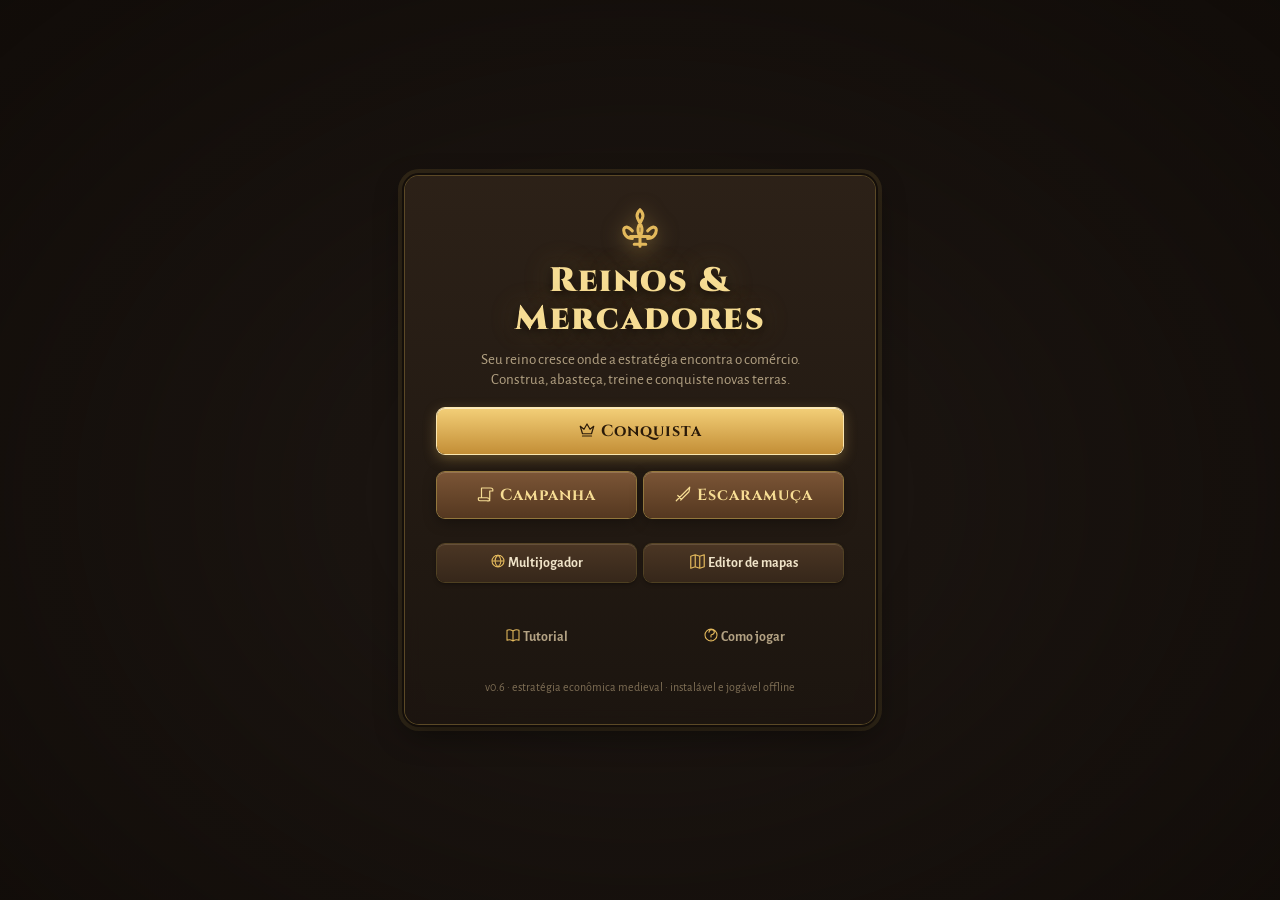
==== commit cdb5a222: "orbita-checkpoint: tarefa 17 2026-10-02T23:05:33.578Z" ====
--- a/index.html
+++ b/index.html
@@ -18,7 +18,7 @@
     <div id="topbar"></div>
     <button id="sbtoggle" title="Menu">☰</button>
     <aside id="sidebar">
-      <div class="brand">⚜️ Reinos &amp; Mercadores</div>
+      <div class="brand"><i class=ui-icon data-icon=crest aria-hidden=true></i> Reinos &amp; Mercadores</div>
       <canvas id="minimap" width="264" height="264"></canvas>
       <nav id="tabs"></nav>
       <div id="tabcontent"></div>
@@ -27,29 +27,29 @@
     <div id="toasts"></div>
   </div>
   <div id="tooltip"></div>
-  <div id="rotatehint">📱↻<br>Gire o celular para jogar na horizontal</div>
+  <div id="rotatehint"><i class=ui-icon data-icon=screen aria-hidden=true></i>↻<br>Gire o celular para jogar na horizontal</div>
 
   <div id="menu">
     <div class="card hero">
-      <div class="crest">⚜️</div>
+      <div class="crest"><i class=ui-icon data-icon=crest aria-hidden=true></i></div>
       <div id="loadbar" data-t="Carregando o reino…"></div>
       <h1>Reinos &amp; Mercadores</h1>
       <p class="sub">Seu reino cresce onde a estratégia encontra o comércio.<br>Construa, abasteça, treine e conquiste novas terras.</p>
 
       <div class="screen" data-s="main">
-        <button class="mbtn primary" data-screen="conquest">👑 Conquista</button>
-        <div class="mgrid">
-          <button class="mbtn primary alt" data-screen="campaign">📜 Campanha</button>
-          <button class="mbtn primary alt" data-screen="skirmish">⚔️ Escaramuça</button>
-        </div>
-        <div class="mgrid">
-          <button class="mbtn" data-screen="mp">🌐 Multijogador</button>
-          <button class="mbtn" data-screen="editor">🗺️ Editor de mapas</button>
+        <button class="mbtn primary" data-screen="conquest"><i class=ui-icon data-icon=crown aria-hidden=true></i> Conquista</button>
+        <div class="mgrid">
+          <button class="mbtn primary alt" data-screen="campaign"><i class=ui-icon data-icon=scroll aria-hidden=true></i> Campanha</button>
+          <button class="mbtn primary alt" data-screen="skirmish"><i class=ui-icon data-icon=sword aria-hidden=true></i> Escaramuça</button>
+        </div>
+        <div class="mgrid">
+          <button class="mbtn" data-screen="mp"><i class=ui-icon data-icon=globe aria-hidden=true></i> Multijogador</button>
+          <button class="mbtn" data-screen="editor"><i class=ui-icon data-icon=map aria-hidden=true></i> Editor de mapas</button>
         </div>
         <div id="continue"></div>
         <div class="mgrid">
-          <button class="mbtn ghost" data-mission="t1" title="Guia completo: da primeira estrada ao primeiro soldado, sem ataques">🎓 Tutorial</button>
-          <button class="mbtn ghost" data-help="1">❓ Como jogar</button>
+          <button class="mbtn ghost" data-mission="t1" title="Guia completo: da primeira estrada ao primeiro soldado, sem ataques"><i class=ui-icon data-icon=book aria-hidden=true></i> Tutorial</button>
+          <button class="mbtn ghost" data-help="1"><i class=ui-icon data-icon=help aria-hidden=true></i> Como jogar</button>
         </div>
       </div>
 
@@ -57,8 +57,8 @@
         <h3>Multijogador online (P2P)</h3>
         <p class="muted">Crie uma sala e passe o <b>código de 5 letras</b> para até 3 amigos (até 4 jogadores). A partida roda direto entre os navegadores.</p>
         <div class="mgrid">
-          <button class="mbtn primary" data-net="room">👑 Criar sala</button>
-          <button class="mbtn primary alt" data-net="enter">🤝 Entrar com código</button>
+          <button class="mbtn primary" data-net="room"><i class=ui-icon data-icon=crown aria-hidden=true></i> Criar sala</button>
+          <button class="mbtn primary alt" data-net="enter"><i class=ui-icon data-icon=link aria-hidden=true></i> Entrar com código</button>
         </div>
         <button class="mbtn ghost small" data-net="manual">Modo manual (sem servidor de salas)</button>
         <div id="mpbox"></div>
@@ -69,19 +69,19 @@
         <h3>Editor de mapas</h3>
         <label class="inline">Tamanho <select id="edsize"><option value="64">64×64</option><option value="80" selected>80×80</option><option value="96">96×96</option><option value="112">112×112</option></select></label>
         <div class="mgrid">
-          <button class="mbtn primary" data-editor="new">📄 Mapa vazio</button>
-          <button class="mbtn primary alt" data-editor="gen">🎲 Gerar e editar</button>
+          <button class="mbtn primary" data-editor="new"><i class=ui-icon data-icon=file aria-hidden=true></i> Mapa vazio</button>
+          <button class="mbtn primary alt" data-editor="gen"><i class=ui-icon data-icon=dice aria-hidden=true></i> Gerar e editar</button>
         </div>
         <label class="inline">Mapas salvos <select id="edmap"></select></label>
         <div class="mgrid">
-          <button class="mbtn" data-editor="load">📂 Abrir</button>
-          <button class="mbtn" data-editor="import">📥 Importar arquivo</button>
+          <button class="mbtn" data-editor="load"><i class=ui-icon data-icon=folder aria-hidden=true></i> Abrir</button>
+          <button class="mbtn" data-editor="import"><i class=ui-icon data-icon=delivery aria-hidden=true></i> Importar arquivo</button>
         </div>
         <button class="mbtn ghost" data-screen="main">← Voltar</button>
       </div>
 
       <div class="screen hidden" data-s="conquest">
-        <h3>👑 Conquista</h3>
+        <h3>Conquista</h3>
         <p class="muted">Conquiste novas regiões, recupere vilas e dispute rotas de abastecimento. Cada fase apresenta <b>objetivos e decisões próprios</b>. Novos biomas ficam disponíveis na Escaramuça conforme você avança; desafios opcionais valem coroas.</p>
         <label class="inline">Dificuldade
           <select id="qdiff"><option value="easy">Fácil</option><option value="normal" selected>Normal</option><option value="hard">Difícil</option></select>
@@ -128,7 +128,7 @@
           <label class="chkl"><input type="checkbox" id="ally"> Com aliado (IA)</label>
           <label class="chkl" title="Sem progressão: todas as construções e soldados disponíveis desde o início"><input type="checkbox" id="allun"> Tudo liberado (modo livre)</label>
         </div>
-        <button class="mbtn primary" data-new="1">⚔️ Começar</button>
+        <button class="mbtn primary" data-new="1"><i class=ui-icon data-icon=sword aria-hidden=true></i> Começar</button>
         <button class="mbtn ghost" data-screen="main">← Voltar</button>
       </div>
       <div class="foot">v0.6 · estratégia econômica medieval · instalável e jogável offline</div>
@@ -143,56 +143,57 @@
       <h2>Como jogar</h2>
       <div class="cols">
         <div>
-          <h3>🏰 Economia</h3>
+          <h3>Economia</h3>
           <ol>
-            <li><b>Estradas são tudo.</b> Carregadores 🧺 só entregam entre casas ligadas por estrada ao mesmo Armazém. Cada trecho de estrada custa 1 🪨.</li>
-            <li>Construtores 🔨 nivelam o terreno e erguem a casa com 🪜 madeira e 🪨 pedra trazidas pelos carregadores. Eles também consertam casas danificadas.</li>
-            <li>Cada casa precisa de um trabalhador. A <b>Escola</b> treina cidadãos por 1 🪙 ouro cada. Torres precisam de um recruta.</li>
+            <li><b>Estradas são tudo.</b> Carregadores só entregam entre casas ligadas por estrada ao mesmo Armazém. Cada trecho de estrada custa 1 pedra.</li>
+            <li>Construtores nivelam o terreno e erguem a casa com madeira e pedra trazidas pelos carregadores. Eles também consertam casas danificadas.</li>
+            <li>Cada casa precisa de um trabalhador. A <b>Escola</b> treina cidadãos por 1 ouro cada. Torres precisam de um recruta.</li>
             <li><b>Progressão:</b> no início só o básico está disponível. Cada construção erguida libera novas casas, profissões e soldados. Veja os <b>Próximos passos</b> na aba Construir e a <b>Árvore de progresso</b> na aba Objetivos.</li>
-            <li>Cidadãos comem na <b>Taverna</b> 🍞 🌭 🍷 🐟. Soldados recebem comida dos carregadores. Sem comida, cidadãos trabalham pela metade e soldados morrem.</li>
-            <li>Oficinas de armas e armaduras só produzem <b>por encomenda</b> (📋 no painel da casa).</li>
-            <li>Na aba 📦, a <b>Distribuição</b> decide quem recebe carvão, ferro, trigo e madeira. No painel do Armazém dá para bloquear recursos.</li>
+            <li>Cidadãos comem pão, salsicha, vinho e peixe na <b>Taverna</b>. Soldados recebem comida dos carregadores. Sem comida, cidadãos trabalham pela metade e soldados morrem.</li>
+            <li>Oficinas de armas e armaduras só produzem <b>por encomenda</b> (no painel da casa).</li>
+            <li>Na aba Estoque, a <b>Distribuição</b> decide quem recebe carvão, ferro, trigo e madeira. No painel do Armazém dá para bloquear recursos.</li>
           </ol>
-          <h3>⛓️ Cadeias de produção</h3>
+          <h3>Cadeias de produção</h3>
           <ul class="chains">
-            <li>🪓 Lenhador → 🪵 → 🪚 Serraria → 🪜</li>
-            <li>🌾 Fazenda (+campos) → 🌀 Moinho → 🥣 → 🍞 Padaria</li>
-            <li>🌾 → 🐖 Porcos → 🔪 Açougue → 🌭 · 🐾 → 🧳 Curtume → couro</li>
-            <li>⚫ Carvão + 🟤 Ferro → 🔩 → 🗡️⛓️ Ferrarias</li>
-            <li>⚫ Carvão + 🟡 Ouro → 🪙 (paga a Escola!)</li>
+            <li>Lenhador → troncos → Serraria → madeira</li>
+            <li>Fazenda + campos → trigo → Moinho → farinha → Padaria → pão</li>
+            <li>Trigo → porcos → Açougue → salsicha · peles → Curtume → couro</li>
+            <li>Carvão + minério de ferro → ferro → Ferrarias → armas e armaduras</li>
+            <li>Carvão + minério de ouro → ouro (paga a Escola!)</li>
           </ul>
         </div>
         <div>
-          <h3>⚔️ Exército</h3>
+          <h3>Exército</h3>
           <ol>
-            <li>Treine <b>Recrutas</b> 🪖 na Escola: eles vão sozinhos ao Quartel.</li>
+            <li>Treine <b>Recrutas</b> na Escola: eles vão sozinhos ao Quartel.</li>
             <li>No <b>Quartel</b>, clique no tipo de soldado para equipar. Novos soldados formam <b>grupos</b> com estandarte.</li>
             <li>Os grupos marcham em formação. É possível girar, mudar as colunas, dividir, unir e alimentar.</li>
             <li>Lanceiros e piqueiros causam dano dobrado contra cavalaria. Golpes corpo a corpo pelo lado causam +15% de dano; pelas costas, +30%. A direção real das tropas define o flanco.</li>
             <li>Montanhas e construções bloqueiam os tiros de arqueiros, besteiros e torres. Todos os exércitos de economia precisam comer, inclusive a IA.</li>
           </ol>
-          <h3>👑 Conquista e regiões</h3>
+          <h3>Conquista e regiões</h3>
           <p>Leia o briefing: você pode eliminar rivais, controlar passagens, reconstruir uma vila ou preparar uma expedição. Pontos estratégicos aparecem no minimapa e na aba Objetivos. Para controlar um ponto, mantenha 3 soldados sem inimigos próximos; alguns também exigem um Armazém ligado por estrada pronta à sua base. A contagem reinicia se o controle for perdido.</p>
           <p>Bosques de outono, pântanos e tundra são descobertos ao longo da Conquista. Na tundra, trigo e uvas levam 25% mais tempo para crescer.</p>
-          <h3>⌨️ Controles</h3>
+          <h3>Controles</h3>
           <table>
             <tr><td><kbd>WASD</kbd>/setas/bordas</td><td>Mover câmera</td></tr>
             <tr><td>Botão do meio + arrastar</td><td>Girar e inclinar a câmera (<kbd>,</kbd> <kbd>.</kbd> também giram)</td></tr>
             <tr><td>Roda do mouse</td><td>Aproximar / afastar</td></tr>
             <tr><td>Clique / arrastar</td><td>Selecionar grupo(s) · <kbd>Shift</kbd> adiciona</td></tr>
             <tr><td>Botão direito</td><td>Mover / atacar / cancelar</td></tr>
-            <tr><td><kbd>A</kbd> <kbd>S</kbd></td><td>Atacar-mover · Parar</td></tr>
+            <tr><td><kbd>Shift</kbd>+<kbd>A</kbd> / <kbd>Shift</kbd>+<kbd>S</kbd></td><td>Atacar-mover · Parar</td></tr>
             <tr><td><kbd>Q</kbd> <kbd>E</kbd> · <kbd>[</kbd> <kbd>]</kbd></td><td>Girar · Colunas</td></tr>
             <tr><td><kbd>T</kbd> <kbd>L</kbd> <kbd>H</kbd></td><td>Dividir · Unir · Alimentar</td></tr>
             <tr><td><kbd>Ctrl</kbd>+<kbd>1-9</kbd></td><td>Criar atalho de grupo</td></tr>
             <tr><td><kbd>R</kbd> <kbd>F</kbd> <kbd>V</kbd> <kbd>X</kbd></td><td>Estrada, campo, vinhedo, demolir</td></tr>
+            <tr><td><kbd>R</kbd> (construindo)</td><td>Girar o prédio 90° (<kbd>Shift</kbd>+<kbd>R</kbd> volta)</td></tr>
             <tr><td><kbd>P</kbd> <kbd>+</kbd> <kbd>-</kbd> <kbd>M</kbd></td><td>Pausa, velocidade, música</td></tr>
             <tr><td><kbd>Espaço</kbd> · <kbd>Z</kbd> · <kbd>Tab</kbd></td><td>Voltar ao Armazém · Ir ao último aviso · Próximo grupo</td></tr>
             <tr><td>Botão direito no minimapa</td><td>Mandar as tropas selecionadas para lá</td></tr>
             <tr><td><kbd>F5</kbd>/<kbd>F9</kbd></td><td>Salvar/carregar rápido</td></tr>
             <tr><td><kbd>Enter</kbd></td><td>Chat (multijogador)</td></tr>
           </table>
-          <h3>🌐 Multijogador e 🗺️ Editor</h3>
+          <h3>Multijogador e Editor</h3>
           <ul>
             <li><b>Multijogador:</b> o anfitrião cria a sala e passa o código de 5 letras; até 4 jogadores entram. Modos: todos contra todos, cooperativo contra a IA ou 2 contra 2, com IA nas vagas livres. Quem cai é substituído pela IA; se o anfitrião cair, cada um continua a partida sozinho. O modo manual (códigos longos) é só para 2 jogadores.</li>
             <li><b>Editor:</b> pinte terreno, relevo, árvores, rochas e minérios, posicione até 4 bases e casas prontas. Os mapas salvos aparecem na Escaramuça e podem ser exportados como arquivo.</li>
@@ -213,6 +214,7 @@
     window.THREE = Object.assign({}, T, { GLTFLoader, SkeletonUtils, BufferGeometryUtils });
     window.dispatchEvent(new Event("three-ready"));
   </script>
+  <script src="js/icons.js"></script>
   <script src="js/config.js"></script>
   <script src="js/util.js"></script>
   <script src="js/map.js"></script>
--- a/css/style.css
+++ b/css/style.css
@@ -433,3 +433,28 @@
 .tcard .ti .hic.uic { width: 36px; height: 36px; }
 .ph .big .hic.uic { width: 58px; height: 58px; }
 .sgrid button.locked .hic, .tgrid button.locked .hic { filter: grayscale(1) brightness(0.6); opacity: 0.8; }
+
+/* Emblemas de um só material, sem depender da fonte de emojis do sistema. */
+.ui-icon { display: inline-block; width: 1.15em; height: 1.15em; flex: 0 0 auto; background: currentColor; color: var(--gold); vertical-align: -0.18em; -webkit-mask-size: contain; mask-size: contain; -webkit-mask-repeat: no-repeat; mask-repeat: no-repeat; -webkit-mask-position: center; mask-position: center; }
+.mbtn.primary .ui-icon, .btext .ui-icon, #tooltip .ui-icon { color: currentColor; }
+.crest .ui-icon { width: 1em; height: 1em; }
+.crowns .ui-icon, .conq .cr .ui-icon { color: inherit; }
+.ui-icon[data-icon="ironore"] { color: #c69779; }
+.ui-icon[data-icon="coal"] { color: #a6a098; }
+.ui-icon[data-icon="goldore"], .ui-icon[data-icon="coin"] { color: #efcd73; }
+.ui-icon[data-icon="iron"] { color: #b9c5cf; }
+.ui-icon[data-icon="ironshield"], .ui-icon[data-icon="mail"] { color: #b9c5cf; }
+
+/* É o rosto e o traje que identificam um profissional, não uma figura minúscula. */
+.tgrid { grid-template-columns: repeat(4, minmax(0, 1fr)); gap: 8px; }
+.tgrid button { position: relative; min-width: 0; padding: 5px 4px 7px; gap: 4px; overflow: hidden; background: radial-gradient(ellipse at 50% 28%, #65523b, #2a2119 75%); }
+.tgrid button .hic.portrait { width: 100%; height: auto; aspect-ratio: 1; margin: 0; filter: drop-shadow(0 2px 3px #17110c); }
+.tgrid button small { color: var(--text); font-size: 11px; line-height: 1.1; min-height: 2.2em; width: 100%; display: grid; place-items: center; overflow-wrap: anywhere; }
+.tgrid button.locked { opacity: 1; filter: none; background: #26211b; }
+.tgrid button.locked .portrait { filter: grayscale(0.8) brightness(0.8); opacity: 0.8; }
+.tgrid button.locked small { color: var(--muted); }
+.train-lock { font: 500 8px var(--font); color: var(--muted); white-space: nowrap; }
+.queue button { position: relative; width: 36px; height: 38px; }
+.queue .hic.uic { width: 30px; height: 34px; }
+.queue-remove { position: absolute; top: -2px; right: 2px; font: 700 12px var(--font); color: var(--muted); }
+.tgrid button:focus-visible, .queue button:focus-visible, .cmds button:focus-visible { outline: 2px solid var(--gold2); outline-offset: 2px; }
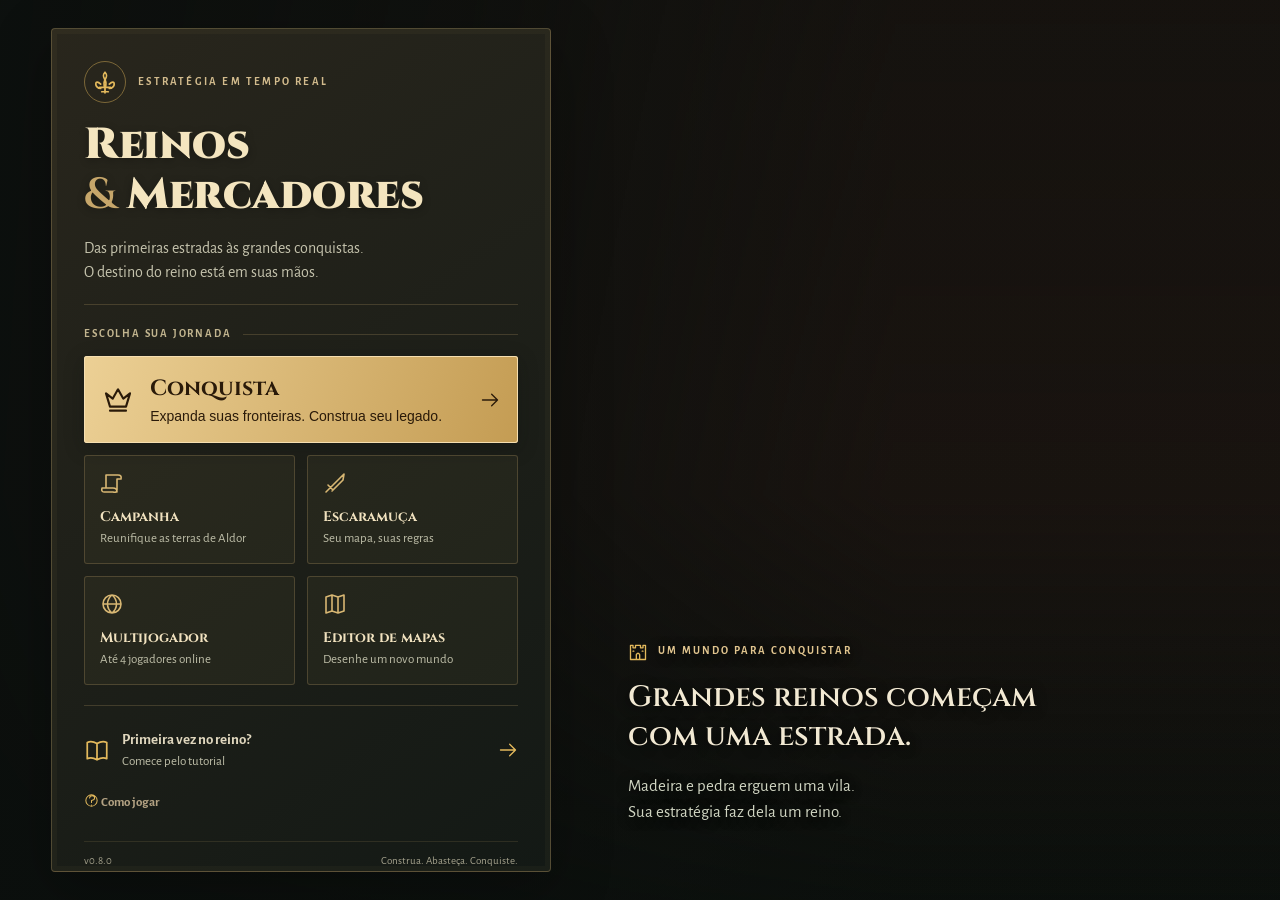
==== commit 564e3ac5: "orbita-checkpoint: tarefa 19 2026-10-03T13:24:51.020Z" ====
--- a/index.html
+++ b/index.html
@@ -29,29 +29,37 @@
   <div id="tooltip"></div>
   <div id="rotatehint"><i class=ui-icon data-icon=screen aria-hidden=true></i>↻<br>Gire o celular para jogar na horizontal</div>
 
-  <div id="menu">
+  <div id="menu" data-screen="main">
+    <div class="menu-layout">
     <div class="card hero">
-      <div class="crest"><i class=ui-icon data-icon=crest aria-hidden=true></i></div>
-      <div id="loadbar" data-t="Carregando o reino…"></div>
-      <h1>Reinos &amp; Mercadores</h1>
-      <p class="sub">Seu reino cresce onde a estratégia encontra o comércio.<br>Construa, abasteça, treine e conquiste novas terras.</p>
-
-      <div class="screen" data-s="main">
-        <button class="mbtn primary" data-screen="conquest"><i class=ui-icon data-icon=crown aria-hidden=true></i> Conquista</button>
-        <div class="mgrid">
-          <button class="mbtn primary alt" data-screen="campaign"><i class=ui-icon data-icon=scroll aria-hidden=true></i> Campanha</button>
-          <button class="mbtn primary alt" data-screen="skirmish"><i class=ui-icon data-icon=sword aria-hidden=true></i> Escaramuça</button>
-        </div>
-        <div class="mgrid">
-          <button class="mbtn" data-screen="mp"><i class=ui-icon data-icon=globe aria-hidden=true></i> Multijogador</button>
-          <button class="mbtn" data-screen="editor"><i class=ui-icon data-icon=map aria-hidden=true></i> Editor de mapas</button>
-        </div>
-        <div id="continue"></div>
-        <div class="mgrid">
-          <button class="mbtn ghost" data-mission="t1" title="Guia completo: da primeira estrada ao primeiro soldado, sem ataques"><i class=ui-icon data-icon=book aria-hidden=true></i> Tutorial</button>
+      <header class="menu-brand">
+        <div class="menu-kicker"><span class="crest"><i class=ui-icon data-icon=crest aria-hidden=true></i></span> Estratégia em tempo real</div>
+        <h1 tabindex="-1">Reinos <span><em>&amp;</em> Mercadores</span></h1>
+        <p class="sub">Das primeiras estradas às grandes conquistas.<br>O destino do reino está em suas mãos.</p>
+      </header>
+      <div id="loadbar" data-t="Carregando o reino…" role="status" aria-label="Carregando os modelos do reino"></div>
+
+      <nav class="screen" data-s="main" aria-label="Modos de jogo">
+        <div id="continue" aria-label="Partidas salvas"></div>
+        <p class="menu-section">Escolha sua jornada</p>
+        <button class="mbtn primary mode-feature" data-screen="conquest">
+          <i class=ui-icon data-icon=crown aria-hidden=true></i>
+          <span><b>Conquista</b><small>Expanda suas fronteiras. Construa seu legado.</small></span>
+          <i class="ui-icon mode-arrow" data-icon=next aria-hidden=true></i>
+        </button>
+        <div class="mgrid mode-grid">
+          <button class="mbtn mode-card" data-screen="campaign"><i class=ui-icon data-icon=scroll aria-hidden=true></i><span><b>Campanha</b><small>Reunifique as terras de Aldor</small></span></button>
+          <button class="mbtn mode-card" data-screen="skirmish"><i class=ui-icon data-icon=sword aria-hidden=true></i><span><b>Escaramuça</b><small>Seu mapa, suas regras</small></span></button>
+        </div>
+        <div class="mgrid mode-grid">
+          <button class="mbtn mode-card" data-screen="mp"><i class=ui-icon data-icon=globe aria-hidden=true></i><span><b>Multijogador</b><small>Até 4 jogadores online</small></span></button>
+          <button class="mbtn mode-card" data-screen="editor"><i class=ui-icon data-icon=map aria-hidden=true></i><span><b>Editor de mapas</b><small>Desenhe um novo mundo</small></span></button>
+        </div>
+        <div class="menu-guide">
+          <button class="mbtn ghost" data-mission="t1" title="Guia completo: da primeira estrada ao primeiro soldado, sem ataques"><i class=ui-icon data-icon=book aria-hidden=true></i><span><b>Primeira vez no reino?</b><small>Comece pelo tutorial</small></span><i class="ui-icon mode-arrow" data-icon=next aria-hidden=true></i></button>
           <button class="mbtn ghost" data-help="1"><i class=ui-icon data-icon=help aria-hidden=true></i> Como jogar</button>
         </div>
-      </div>
+      </nav>
 
       <div class="screen hidden" data-s="mp">
         <h3>Multijogador online (P2P)</h3>
@@ -100,6 +108,7 @@
       </div>
 
       <div class="screen hidden" data-s="skirmish">
+        <h3>Escaramuça</h3>
         <div class="form">
           <label>Dificuldade
             <select id="diff">
@@ -131,7 +140,13 @@
         <button class="mbtn primary" data-new="1"><i class=ui-icon data-icon=sword aria-hidden=true></i> Começar</button>
         <button class="mbtn ghost" data-screen="main">← Voltar</button>
       </div>
-      <div class="foot">v0.6 · estratégia econômica medieval · instalável e jogável offline</div>
+      <div class="foot"><span id="menu-version"></span><span>Construa. Abasteça. Conquiste.</span></div>
+    </div>
+    <aside class="menu-world" aria-hidden="true">
+      <span class="world-kicker"><i class=ui-icon data-icon=castle aria-hidden=true></i> Um mundo para conquistar</span>
+      <h2>Grandes reinos começam<br>com uma estrada.</h2>
+      <p>Madeira e pedra erguem uma vila.<br>Sua estratégia faz dela um reino.</p>
+    </aside>
     </div>
   </div>
 
--- a/css/style.css
+++ b/css/style.css
@@ -201,14 +201,102 @@
 
 /* ---------- menus ---------- */
 #menu, #help, #endscreen, #brief { position: fixed; inset: 0; display: grid; place-items: center; z-index: 20; }
-#menu { background: radial-gradient(ellipse at 50% 55%, rgba(0,0,0,0) 30%, rgba(10,6,3,0.55) 100%); }
+#menu {
+  padding: 28px clamp(20px, 4vw, 64px);
+  background: linear-gradient(90deg, rgba(12,16,14,0.93), rgba(12,16,14,0.65) 36%, rgba(12,16,14,0.08) 70%),
+    linear-gradient(0deg, rgba(9,15,12,0.85), transparent 45%, rgba(9,15,12,0.2));
+}
 #help, #endscreen, #brief { background: rgba(10,7,4,0.6); backdrop-filter: blur(3px); }
 .card {
   position: relative; padding: 28px 32px; max-width: 94vw; border-radius: 14px; color: var(--text);
   background: var(--panel-bg); box-shadow: var(--panel-edge), 0 0 0 7px rgba(227,185,92,0.12);
   backdrop-filter: blur(8px);
 }
-.hero { width: 470px; text-align: center; display: flex; flex-direction: column; gap: 12px; max-height: 94vh; overflow-y: auto; }
+.menu-layout { width: min(1280px, 100%); display: grid; grid-template-columns: minmax(0, 500px) 1fr; gap: clamp(36px, 6vw, 96px); align-items: end; }
+#menu .hero {
+  width: 100%; max-width: none; max-height: calc(100dvh - 56px); padding: 32px;
+  text-align: left; display: flex; flex-direction: column; gap: 22px; overflow-y: auto;
+  border: 1px solid rgba(218,184,119,0.3); border-radius: 4px;
+  background: linear-gradient(145deg, rgba(43,40,30,0.95), rgba(20,26,22,0.96));
+  box-shadow: 0 16px 60px rgba(0,0,0,0.3), inset 0 0 0 5px rgba(218,184,119,0.035);
+  scrollbar-width: thin; scrollbar-color: var(--goldD) transparent;
+}
+.menu-brand { padding-bottom: 20px; border-bottom: 1px solid rgba(218,184,119,0.2); }
+.menu-kicker { display: flex; gap: 12px; align-items: center; color: #d2bb8d; font-size: 11px; font-weight: 700; letter-spacing: 2.2px; text-transform: uppercase; margin-bottom: 18px; }
+.menu-kicker .crest { display: grid; place-items: center; width: 42px; height: 42px; font-size: 26px; border: 1px solid rgba(227,185,92,0.45); border-radius: 50%; filter: none; }
+#menu h1 { font-size: clamp(34px, 3.4vw, 48px); line-height: 1.14; letter-spacing: -0.5px; color: #f4e5bf; text-shadow: 0 2px 8px rgba(0,0,0,0.3); }
+#menu h1 span { display: block; }
+#menu h1 em { color: #c6a66a; font-style: normal; font-weight: 600; }
+#menu .sub { margin: 16px 0 0; color: #c4c2ac; font-size: 16px; line-height: 1.5; }
+#menu .screen { gap: 12px; }
+#menu .screen > h3 { margin-top: 0; font-size: 20px; }
+#menu .screen > .muted, #menu .form > .muted { font-size: 14px; line-height: 1.5; }
+.menu-section { display: flex; align-items: center; gap: 12px; margin: 0 0 2px; color: #c2b58f; font-size: 11px; font-weight: 700; letter-spacing: 1.8px; text-transform: uppercase; }
+.menu-section::after { content: ''; flex: 1; height: 1px; background: rgba(218,184,119,0.2); }
+#menu .mode-grid { margin: 0; gap: 12px; }
+#menu .mode-card { display: flex; flex-direction: column; align-items: flex-start; gap: 12px; padding: 16px; min-width: 0; text-align: left; border-radius: 3px; background: rgba(218,184,119,0.05); box-shadow: inset 0 0 0 1px rgba(218,184,119,0.22); }
+#menu .mode-card:hover { background: rgba(218,184,119,0.13); box-shadow: inset 0 0 0 1px rgba(218,184,119,0.65); }
+#menu .mode-card > .ui-icon { width: 24px; height: 24px; color: #d8b773; }
+#menu .mode-card b { display: block; font: 700 14px var(--title); color: #f1e2bf; }
+#menu .mode-card small { display: block; margin-top: 5px; color: #bebea8; font-size: 13px; font-weight: 400; line-height: 1.3; }
+#menu .mode-feature, #menu .resume-game { display: flex; align-items: center; gap: 16px; text-align: left; padding: 18px; border-radius: 3px; }
+#menu .mode-feature { background: linear-gradient(110deg, #ecd095, #c49c53); box-shadow: inset 0 0 0 1px #f5deb0, 0 5px 20px rgba(12,16,14,0.3); letter-spacing: 0; }
+#menu .mode-feature > .ui-icon:first-child { width: 32px; height: 32px; }
+#menu .mode-feature b { display: block; font: 700 22px var(--title); }
+#menu .mode-feature small { display: block; margin-top: 4px; font: 500 14px/1.3 var(--font); }
+.mode-arrow { margin-left: auto; }
+#menu .mode-arrow { width: 20px; height: 20px; }
+#menu .menu-guide { display: flex; flex-direction: column; gap: 6px; margin-top: 8px; padding-top: 16px; border-top: 1px solid rgba(218,184,119,0.2); }
+#menu .menu-guide [data-mission] { display: flex; gap: 12px; align-items: center; text-align: left; padding: 8px 0; color: #dfd6bd; }
+#menu .menu-guide [data-mission] > .ui-icon:first-child { width: 26px; height: 26px; }
+#menu .menu-guide b, #menu .resume-game b { display: block; font-size: 15px; }
+#menu .menu-guide small, #menu .resume-game small { display: block; font-size: 13px; color: #bebea8; font-weight: 400; margin-top: 3px; }
+#menu .menu-guide [data-help] { align-self: flex-start; padding: 8px 0; font-size: 13px; }
+#menu .foot { display: flex; gap: 16px; justify-content: space-between; margin: 0; padding-top: 12px; border-top: 1px solid rgba(218,184,119,0.13); color: #a5a28d; font-size: 11px; }
+#menu #continue:empty { display: none; }
+#menu #continue { gap: 8px; }
+#menu .resume-game { padding: 12px; background: rgba(218,184,119,0.05); box-shadow: inset 0 0 0 1px rgba(218,184,119,0.22); }
+#menu .resume-game.latest { background: rgba(112,151,111,0.12); box-shadow: inset 0 0 0 1px rgba(149,187,137,0.5); }
+#menu .resume-game span { min-width: 0; }
+#menu .resume-game small { overflow-wrap: anywhere; }
+#menu .resume-game:hover { background: rgba(218,184,119,0.14); }
+#menu button:focus-visible, #menu select:focus-visible, #menu input:focus-visible { outline: 2px solid var(--gold2); outline-offset: 4px; }
+#menu h1:focus, #menu h3:focus { outline: none; }
+.menu-world { padding: 0 0 48px; text-shadow: 0 2px 12px rgba(0,0,0,0.8); pointer-events: none; }
+.world-kicker { display: flex; align-items: center; gap: 10px; color: #e1c58f; font-size: 11px; font-weight: 700; letter-spacing: 2px; text-transform: uppercase; }
+.world-kicker .ui-icon { width: 20px; height: 20px; }
+.menu-world h2 { margin: 16px 0; color: #f2e9d3; font: 600 clamp(22px, 2.3vw, 34px)/1.35 var(--title); letter-spacing: 0; }
+.menu-world p { margin: 0; color: #d0d5c2; font-size: 17px; line-height: 1.5; }
+#menu:not([data-screen="main"]) .menu-world { visibility: hidden; }
+@media (max-width: 900px) {
+  #menu { padding: 20px; }
+  .menu-layout { grid-template-columns: minmax(0, 460px); }
+  .menu-world { display: none; }
+  #menu .hero { max-height: calc(100dvh - 40px); padding: 26px; }
+}
+@media (max-width: 540px) {
+  #menu { padding: max(12px, env(safe-area-inset-top)) max(12px, env(safe-area-inset-right)) max(12px, env(safe-area-inset-bottom)) max(12px, env(safe-area-inset-left)); }
+  #menu .hero { max-height: calc(100dvh - max(12px, env(safe-area-inset-top)) - max(12px, env(safe-area-inset-bottom))); padding: 22px 18px; gap: 18px; }
+  #menu h1 { font-size: clamp(28px, 7.4vw, 38px); }
+  #menu .mode-card { padding: 12px; }
+  #menu .mode-card b { font-size: 12px; }
+  #menu .mode-feature { gap: 12px; padding: 16px 12px; }
+  #menu .mode-feature b { font-size: 20px; }
+  #menu .mode-feature small { font-size: 13px; }
+  #menu .form { grid-template-columns: 1fr; }
+  .menu-kicker { letter-spacing: 1.2px; }
+}
+@media (max-height: 620px) and (min-width: 541px) {
+  #menu { padding: 16px; }
+  #menu .hero { max-height: calc(100dvh - 32px); padding: 22px; gap: 16px; }
+  .menu-kicker { margin-bottom: 10px; }
+  #menu h1 { font-size: 34px; }
+  #menu .sub { margin-top: 10px; }
+}
+@media (prefers-reduced-motion: reduce) {
+  #menu button { transition: none; }
+  #menu button:hover { transform: none; }
+}
 .crest { font-size: 46px; line-height: 1; filter: drop-shadow(0 4px 10px rgba(227,185,92,0.5)); }
 h1 { font: 900 34px/1.1 var(--title); color: var(--gold2); margin: 0; letter-spacing: 1.5px; text-shadow: 0 3px 12px rgba(0,0,0,0.7), 0 0 30px rgba(227,185,92,0.25); }
 h2 { font: 700 22px/1.3 var(--title); color: var(--gold2); margin: 0 0 12px; letter-spacing: 1px; }
@@ -412,12 +500,12 @@
   #tutor .tut-body { font-size: 13px; }
   #selpanel { left: 8px !important; right: 8px; width: auto; max-width: none; bottom: 8px; max-height: 42vh; }
   #selpanel.empty { display: none; }
-  #menu .card, #brief .card, #endscreen .card, .help { max-height: calc(100vh - 16px); overflow-y: auto; }
+  #brief .card, #endscreen .card, .help { max-height: calc(100vh - 16px); overflow-y: auto; }
   #tree .treecard { max-height: calc(100vh - 16px); overflow: auto; }
 }
 #rotatehint { display: none; }
 @media (orientation: portrait) and (max-width: 600px) {
-  #rotatehint { display: grid; place-items: center; text-align: center; position: fixed; inset: 0; z-index: 50; background: rgba(18,13,9,0.94); color: var(--gold2); font: 700 20px/1.5 var(--title); padding: 30px; }
+  body:has(#hud:not(.hidden)) #rotatehint { display: grid; place-items: center; text-align: center; position: fixed; inset: 0; z-index: 50; background: rgba(18,13,9,0.94); color: var(--gold2); font: 700 20px/1.5 var(--title); padding: 30px; }
 }
 
 /* ícones das construções: miniaturas 3D renderizadas pelo próprio jogo */
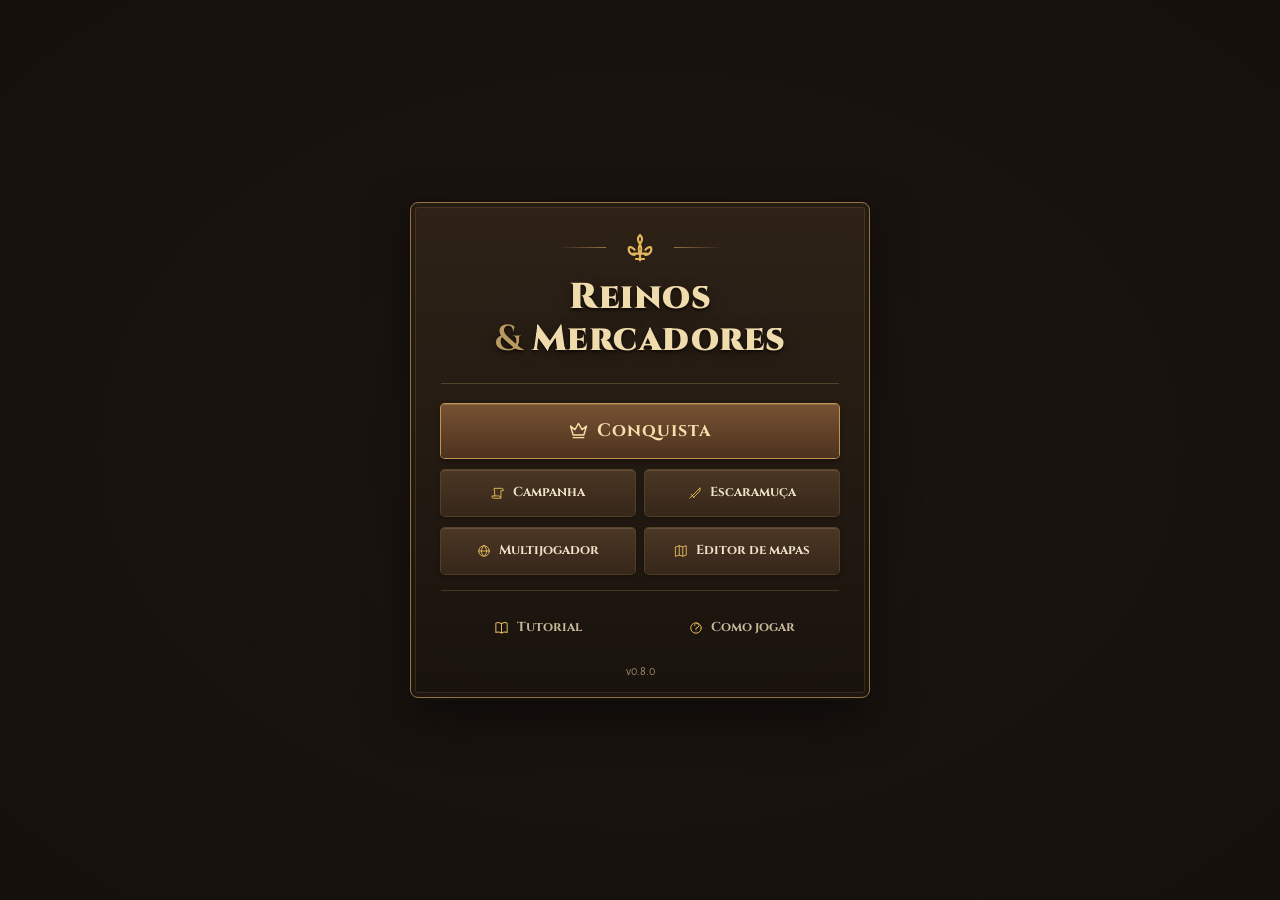
==== commit 1443987d: "orbita-checkpoint: tarefa 19 2026-10-03T13:40:29.366Z" ====
--- a/index.html
+++ b/index.html
@@ -30,33 +30,26 @@
   <div id="rotatehint"><i class=ui-icon data-icon=screen aria-hidden=true></i>↻<br>Gire o celular para jogar na horizontal</div>
 
   <div id="menu" data-screen="main">
-    <div class="menu-layout">
     <div class="card hero">
       <header class="menu-brand">
-        <div class="menu-kicker"><span class="crest"><i class=ui-icon data-icon=crest aria-hidden=true></i></span> Estratégia em tempo real</div>
+        <div class="crest" aria-hidden="true"><i class=ui-icon data-icon=crest></i></div>
         <h1 tabindex="-1">Reinos <span><em>&amp;</em> Mercadores</span></h1>
-        <p class="sub">Das primeiras estradas às grandes conquistas.<br>O destino do reino está em suas mãos.</p>
       </header>
       <div id="loadbar" data-t="Carregando o reino…" role="status" aria-label="Carregando os modelos do reino"></div>
 
       <nav class="screen" data-s="main" aria-label="Modos de jogo">
         <div id="continue" aria-label="Partidas salvas"></div>
-        <p class="menu-section">Escolha sua jornada</p>
-        <button class="mbtn primary mode-feature" data-screen="conquest">
-          <i class=ui-icon data-icon=crown aria-hidden=true></i>
-          <span><b>Conquista</b><small>Expanda suas fronteiras. Construa seu legado.</small></span>
-          <i class="ui-icon mode-arrow" data-icon=next aria-hidden=true></i>
-        </button>
-        <div class="mgrid mode-grid">
-          <button class="mbtn mode-card" data-screen="campaign"><i class=ui-icon data-icon=scroll aria-hidden=true></i><span><b>Campanha</b><small>Reunifique as terras de Aldor</small></span></button>
-          <button class="mbtn mode-card" data-screen="skirmish"><i class=ui-icon data-icon=sword aria-hidden=true></i><span><b>Escaramuça</b><small>Seu mapa, suas regras</small></span></button>
-        </div>
-        <div class="mgrid mode-grid">
-          <button class="mbtn mode-card" data-screen="mp"><i class=ui-icon data-icon=globe aria-hidden=true></i><span><b>Multijogador</b><small>Até 4 jogadores online</small></span></button>
-          <button class="mbtn mode-card" data-screen="editor"><i class=ui-icon data-icon=map aria-hidden=true></i><span><b>Editor de mapas</b><small>Desenhe um novo mundo</small></span></button>
-        </div>
-        <div class="menu-guide">
-          <button class="mbtn ghost" data-mission="t1" title="Guia completo: da primeira estrada ao primeiro soldado, sem ataques"><i class=ui-icon data-icon=book aria-hidden=true></i><span><b>Primeira vez no reino?</b><small>Comece pelo tutorial</small></span><i class="ui-icon mode-arrow" data-icon=next aria-hidden=true></i></button>
+        <button class="mbtn primary" data-screen="conquest"><i class=ui-icon data-icon=crown aria-hidden=true></i> Conquista</button>
+        <div class="mgrid">
+          <button class="mbtn" data-screen="campaign"><i class=ui-icon data-icon=scroll aria-hidden=true></i> Campanha</button>
+          <button class="mbtn" data-screen="skirmish"><i class=ui-icon data-icon=sword aria-hidden=true></i> Escaramuça</button>
+        </div>
+        <div class="mgrid">
+          <button class="mbtn" data-screen="mp"><i class=ui-icon data-icon=globe aria-hidden=true></i> Multijogador</button>
+          <button class="mbtn" data-screen="editor"><i class=ui-icon data-icon=map aria-hidden=true></i> Editor de mapas</button>
+        </div>
+        <div class="mgrid menu-guide">
+          <button class="mbtn ghost" data-mission="t1" title="Guia completo: da primeira estrada ao primeiro soldado, sem ataques"><i class=ui-icon data-icon=book aria-hidden=true></i> Tutorial</button>
           <button class="mbtn ghost" data-help="1"><i class=ui-icon data-icon=help aria-hidden=true></i> Como jogar</button>
         </div>
       </nav>
@@ -140,13 +133,7 @@
         <button class="mbtn primary" data-new="1"><i class=ui-icon data-icon=sword aria-hidden=true></i> Começar</button>
         <button class="mbtn ghost" data-screen="main">← Voltar</button>
       </div>
-      <div class="foot"><span id="menu-version"></span><span>Construa. Abasteça. Conquiste.</span></div>
-    </div>
-    <aside class="menu-world" aria-hidden="true">
-      <span class="world-kicker"><i class=ui-icon data-icon=castle aria-hidden=true></i> Um mundo para conquistar</span>
-      <h2>Grandes reinos começam<br>com uma estrada.</h2>
-      <p>Madeira e pedra erguem uma vila.<br>Sua estratégia faz dela um reino.</p>
-    </aside>
+      <div class="foot"><span id="menu-version"></span></div>
     </div>
   </div>
 
--- a/css/style.css
+++ b/css/style.css
@@ -202,9 +202,8 @@
 /* ---------- menus ---------- */
 #menu, #help, #endscreen, #brief { position: fixed; inset: 0; display: grid; place-items: center; z-index: 20; }
 #menu {
-  padding: 28px clamp(20px, 4vw, 64px);
-  background: linear-gradient(90deg, rgba(12,16,14,0.93), rgba(12,16,14,0.65) 36%, rgba(12,16,14,0.08) 70%),
-    linear-gradient(0deg, rgba(9,15,12,0.85), transparent 45%, rgba(9,15,12,0.2));
+  padding: 24px;
+  background: radial-gradient(ellipse at center, transparent 28%, rgba(15,10,6,0.35) 100%);
 }
 #help, #endscreen, #brief { background: rgba(10,7,4,0.6); backdrop-filter: blur(3px); }
 .card {
@@ -212,86 +211,64 @@
   background: var(--panel-bg); box-shadow: var(--panel-edge), 0 0 0 7px rgba(227,185,92,0.12);
   backdrop-filter: blur(8px);
 }
-.menu-layout { width: min(1280px, 100%); display: grid; grid-template-columns: minmax(0, 500px) 1fr; gap: clamp(36px, 6vw, 96px); align-items: end; }
+/* Painel central: o cenário 3D continua visível ao redor da moldura. */
 #menu .hero {
-  width: 100%; max-width: none; max-height: calc(100dvh - 56px); padding: 32px;
-  text-align: left; display: flex; flex-direction: column; gap: 22px; overflow-y: auto;
-  border: 1px solid rgba(218,184,119,0.3); border-radius: 4px;
-  background: linear-gradient(145deg, rgba(43,40,30,0.95), rgba(20,26,22,0.96));
-  box-shadow: 0 16px 60px rgba(0,0,0,0.3), inset 0 0 0 5px rgba(218,184,119,0.035);
+  width: 460px; max-width: 100%; max-height: calc(100dvh - 48px); padding: 28px 30px 18px;
+  text-align: center; display: flex; flex-direction: column; gap: 20px; overflow-y: auto;
+  border: 1px solid #937344; border-radius: 8px;
+  background: linear-gradient(180deg, rgba(48,35,24,0.94), rgba(25,19,14,0.95));
+  box-shadow: inset 0 0 0 4px rgba(13,9,6,0.55), inset 0 0 0 5px rgba(198,157,83,0.16),
+    0 0 0 3px rgba(21,15,10,0.8), 0 18px 45px rgba(0,0,0,0.5);
+  backdrop-filter: blur(4px);
   scrollbar-width: thin; scrollbar-color: var(--goldD) transparent;
 }
-.menu-brand { padding-bottom: 20px; border-bottom: 1px solid rgba(218,184,119,0.2); }
-.menu-kicker { display: flex; gap: 12px; align-items: center; color: #d2bb8d; font-size: 11px; font-weight: 700; letter-spacing: 2.2px; text-transform: uppercase; margin-bottom: 18px; }
-.menu-kicker .crest { display: grid; place-items: center; width: 42px; height: 42px; font-size: 26px; border: 1px solid rgba(227,185,92,0.45); border-radius: 50%; filter: none; }
-#menu h1 { font-size: clamp(34px, 3.4vw, 48px); line-height: 1.14; letter-spacing: -0.5px; color: #f4e5bf; text-shadow: 0 2px 8px rgba(0,0,0,0.3); }
+.menu-brand { padding: 0 0 22px; border-bottom: 1px solid rgba(218,184,119,0.25); }
+#menu .crest { display: flex; align-items: center; justify-content: center; gap: 18px; margin-bottom: 14px; font-size: 32px; filter: none; }
+#menu .crest::before, #menu .crest::after { content: ''; width: 48px; height: 1px; background: linear-gradient(90deg, transparent, #937344); }
+#menu .crest::after { transform: rotate(180deg); }
+#menu h1 { font-size: 36px; line-height: 1.16; letter-spacing: 0.5px; color: #f0dbad; text-shadow: 0 2px 2px #120d09, 0 4px 16px rgba(0,0,0,0.45); }
 #menu h1 span { display: block; }
-#menu h1 em { color: #c6a66a; font-style: normal; font-weight: 600; }
-#menu .sub { margin: 16px 0 0; color: #c4c2ac; font-size: 16px; line-height: 1.5; }
+#menu h1 em { color: #b99a60; font-style: normal; font-weight: 600; }
 #menu .screen { gap: 12px; }
-#menu .screen > h3 { margin-top: 0; font-size: 20px; }
+#menu .screen > h3 { margin-top: 0; font-size: 18px; }
 #menu .screen > .muted, #menu .form > .muted { font-size: 14px; line-height: 1.5; }
-.menu-section { display: flex; align-items: center; gap: 12px; margin: 0 0 2px; color: #c2b58f; font-size: 11px; font-weight: 700; letter-spacing: 1.8px; text-transform: uppercase; }
-.menu-section::after { content: ''; flex: 1; height: 1px; background: rgba(218,184,119,0.2); }
-#menu .mode-grid { margin: 0; gap: 12px; }
-#menu .mode-card { display: flex; flex-direction: column; align-items: flex-start; gap: 12px; padding: 16px; min-width: 0; text-align: left; border-radius: 3px; background: rgba(218,184,119,0.05); box-shadow: inset 0 0 0 1px rgba(218,184,119,0.22); }
-#menu .mode-card:hover { background: rgba(218,184,119,0.13); box-shadow: inset 0 0 0 1px rgba(218,184,119,0.65); }
-#menu .mode-card > .ui-icon { width: 24px; height: 24px; color: #d8b773; }
-#menu .mode-card b { display: block; font: 700 14px var(--title); color: #f1e2bf; }
-#menu .mode-card small { display: block; margin-top: 5px; color: #bebea8; font-size: 13px; font-weight: 400; line-height: 1.3; }
-#menu .mode-feature, #menu .resume-game { display: flex; align-items: center; gap: 16px; text-align: left; padding: 18px; border-radius: 3px; }
-#menu .mode-feature { background: linear-gradient(110deg, #ecd095, #c49c53); box-shadow: inset 0 0 0 1px #f5deb0, 0 5px 20px rgba(12,16,14,0.3); letter-spacing: 0; }
-#menu .mode-feature > .ui-icon:first-child { width: 32px; height: 32px; }
-#menu .mode-feature b { display: block; font: 700 22px var(--title); }
-#menu .mode-feature small { display: block; margin-top: 4px; font: 500 14px/1.3 var(--font); }
-.mode-arrow { margin-left: auto; }
-#menu .mode-arrow { width: 20px; height: 20px; }
-#menu .menu-guide { display: flex; flex-direction: column; gap: 6px; margin-top: 8px; padding-top: 16px; border-top: 1px solid rgba(218,184,119,0.2); }
-#menu .menu-guide [data-mission] { display: flex; gap: 12px; align-items: center; text-align: left; padding: 8px 0; color: #dfd6bd; }
-#menu .menu-guide [data-mission] > .ui-icon:first-child { width: 26px; height: 26px; }
-#menu .menu-guide b, #menu .resume-game b { display: block; font-size: 15px; }
-#menu .menu-guide small, #menu .resume-game small { display: block; font-size: 13px; color: #bebea8; font-weight: 400; margin-top: 3px; }
-#menu .menu-guide [data-help] { align-self: flex-start; padding: 8px 0; font-size: 13px; }
-#menu .foot { display: flex; gap: 16px; justify-content: space-between; margin: 0; padding-top: 12px; border-top: 1px solid rgba(218,184,119,0.13); color: #a5a28d; font-size: 11px; }
+#menu .mgrid { margin: 0; gap: 10px; }
+#menu .mbtn { min-height: 46px; border-radius: 4px; }
+#menu [data-s="main"] > .mbtn, #menu [data-s="main"] > .mgrid > .mbtn {
+  display: flex; align-items: center; justify-content: center; gap: 8px;
+  font-family: var(--title); font-size: 13px; font-weight: 700;
+}
+#menu [data-s="main"] > .mbtn.primary {
+  min-height: 54px; font-size: 18px; letter-spacing: 1px; color: #f6dfaa;
+  background: linear-gradient(180deg, #775334, #4d321e);
+  box-shadow: inset 0 1px 0 rgba(255,232,175,0.18), 0 0 0 1px #bd9451, 0 3px 6px rgba(0,0,0,0.4);
+}
+#menu [data-s="main"] > .mbtn.primary:hover { background: linear-gradient(180deg, #8a623c, #5b3c23); }
+#menu .mgrid.menu-guide { padding-top: 14px; margin-top: 4px; border-top: 1px solid rgba(218,184,119,0.2); }
+#menu .menu-guide .mbtn { color: #c8b99a; font-family: var(--font); font-size: 14px; }
+#menu .menu-guide .mbtn:hover { color: var(--gold2); }
+#menu .foot { margin: -8px 0 0; color: #a29173; font-size: 12px; }
+#menu #loadbar { flex-shrink: 0; border-radius: 3px; }
 #menu #continue:empty { display: none; }
-#menu #continue { gap: 8px; }
-#menu .resume-game { padding: 12px; background: rgba(218,184,119,0.05); box-shadow: inset 0 0 0 1px rgba(218,184,119,0.22); }
-#menu .resume-game.latest { background: rgba(112,151,111,0.12); box-shadow: inset 0 0 0 1px rgba(149,187,137,0.5); }
+#menu #continue { gap: 8px; padding: 0 0 14px; border-bottom: 1px solid rgba(218,184,119,0.2); }
+.menu-section { margin: 0 0 2px; color: #bca783; font-size: 13px; }
+#menu .resume-game { display: flex; align-items: center; gap: 12px; padding: 10px 12px; text-align: left; }
+#menu .resume-game.latest { box-shadow: inset 0 1px 0 rgba(255,232,175,0.14), 0 0 0 1px #bd9451; }
 #menu .resume-game span { min-width: 0; }
-#menu .resume-game small { overflow-wrap: anywhere; }
-#menu .resume-game:hover { background: rgba(218,184,119,0.14); }
-#menu button:focus-visible, #menu select:focus-visible, #menu input:focus-visible { outline: 2px solid var(--gold2); outline-offset: 4px; }
+#menu .resume-game b { display: block; font-size: 15px; }
+#menu .resume-game small { display: block; margin-top: 3px; color: #c3b192; font-size: 13px; font-weight: 400; overflow-wrap: anywhere; }
+#menu button:focus-visible, #menu select:focus-visible, #menu input:focus-visible { outline: 2px solid var(--gold2); outline-offset: 3px; }
 #menu h1:focus, #menu h3:focus { outline: none; }
-.menu-world { padding: 0 0 48px; text-shadow: 0 2px 12px rgba(0,0,0,0.8); pointer-events: none; }
-.world-kicker { display: flex; align-items: center; gap: 10px; color: #e1c58f; font-size: 11px; font-weight: 700; letter-spacing: 2px; text-transform: uppercase; }
-.world-kicker .ui-icon { width: 20px; height: 20px; }
-.menu-world h2 { margin: 16px 0; color: #f2e9d3; font: 600 clamp(22px, 2.3vw, 34px)/1.35 var(--title); letter-spacing: 0; }
-.menu-world p { margin: 0; color: #d0d5c2; font-size: 17px; line-height: 1.5; }
-#menu:not([data-screen="main"]) .menu-world { visibility: hidden; }
-@media (max-width: 900px) {
-  #menu { padding: 20px; }
-  .menu-layout { grid-template-columns: minmax(0, 460px); }
-  .menu-world { display: none; }
-  #menu .hero { max-height: calc(100dvh - 40px); padding: 26px; }
-}
-@media (max-width: 540px) {
+@media (max-width: 540px), (max-height: 620px) {
   #menu { padding: max(12px, env(safe-area-inset-top)) max(12px, env(safe-area-inset-right)) max(12px, env(safe-area-inset-bottom)) max(12px, env(safe-area-inset-left)); }
-  #menu .hero { max-height: calc(100dvh - max(12px, env(safe-area-inset-top)) - max(12px, env(safe-area-inset-bottom))); padding: 22px 18px; gap: 18px; }
-  #menu h1 { font-size: clamp(28px, 7.4vw, 38px); }
-  #menu .mode-card { padding: 12px; }
-  #menu .mode-card b { font-size: 12px; }
-  #menu .mode-feature { gap: 12px; padding: 16px 12px; }
-  #menu .mode-feature b { font-size: 20px; }
-  #menu .mode-feature small { font-size: 13px; }
+  #menu .hero { max-height: calc(100dvh - max(12px, env(safe-area-inset-top)) - max(12px, env(safe-area-inset-bottom))); padding: 20px 18px 14px; gap: 16px; }
+  #menu h1 { font-size: clamp(27px, 6.8vw, 34px); }
+  #menu .crest { font-size: 26px; margin-bottom: 10px; }
+  .menu-brand { padding-bottom: 16px; }
+}
+@media (max-width: 380px) {
+  #menu [data-s="main"] > .mgrid > .mbtn { font-size: 12px; gap: 5px; padding: 9px 5px; }
   #menu .form { grid-template-columns: 1fr; }
-  .menu-kicker { letter-spacing: 1.2px; }
-}
-@media (max-height: 620px) and (min-width: 541px) {
-  #menu { padding: 16px; }
-  #menu .hero { max-height: calc(100dvh - 32px); padding: 22px; gap: 16px; }
-  .menu-kicker { margin-bottom: 10px; }
-  #menu h1 { font-size: 34px; }
-  #menu .sub { margin-top: 10px; }
 }
 @media (prefers-reduced-motion: reduce) {
   #menu button { transition: none; }
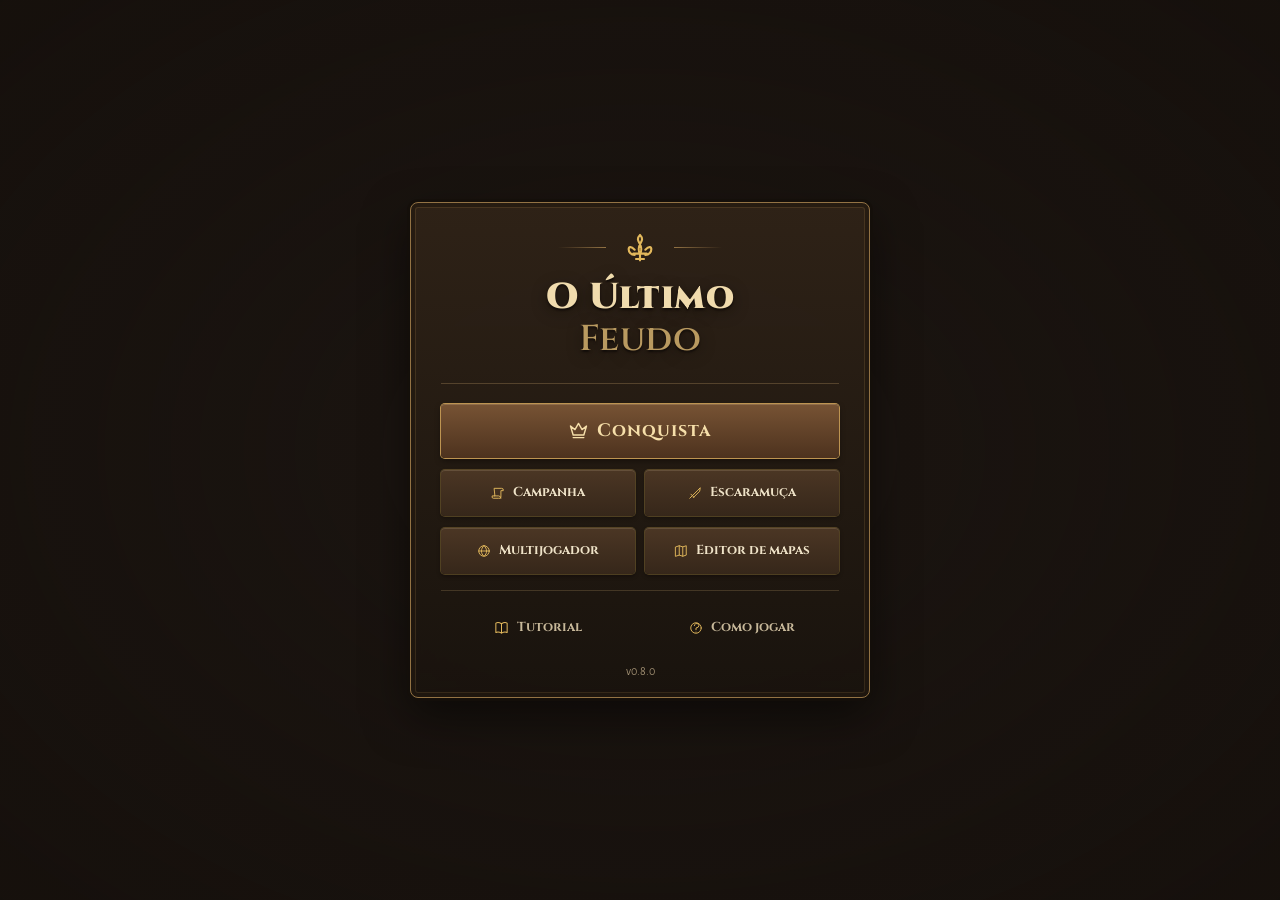
==== commit 54e1738d: "orbita-checkpoint: tarefa 19 2026-10-03T13:52:43.733Z" ====
--- a/index.html
+++ b/index.html
@@ -3,7 +3,7 @@
 <head>
   <meta charset="utf-8">
   <meta name="viewport" content="width=device-width, initial-scale=1, viewport-fit=cover">
-  <title>Reinos & Mercadores</title>
+  <title>O Último Feudo</title>
   <link rel="preconnect" href="https://fonts.googleapis.com">
   <link href="https://fonts.googleapis.com/css2?family=Cinzel:wght@600;700;900&family=Alegreya+Sans:wght@400;500;700;800&display=swap" rel="stylesheet">
   <link rel="stylesheet" href="css/style.css">
@@ -18,7 +18,7 @@
     <div id="topbar"></div>
     <button id="sbtoggle" title="Menu">☰</button>
     <aside id="sidebar">
-      <div class="brand"><i class=ui-icon data-icon=crest aria-hidden=true></i> Reinos &amp; Mercadores</div>
+      <div class="brand"><i class=ui-icon data-icon=crest aria-hidden=true></i> O Último Feudo</div>
       <canvas id="minimap" width="264" height="264"></canvas>
       <nav id="tabs"></nav>
       <div id="tabcontent"></div>
@@ -33,7 +33,7 @@
     <div class="card hero">
       <header class="menu-brand">
         <div class="crest" aria-hidden="true"><i class=ui-icon data-icon=crest></i></div>
-        <h1 tabindex="-1">Reinos <span><em>&amp;</em> Mercadores</span></h1>
+        <h1 tabindex="-1">O Último <span><em>Feudo</em></span></h1>
       </header>
       <div id="loadbar" data-t="Carregando o reino…" role="status" aria-label="Carregando os modelos do reino"></div>
 
--- a/css/style.css
+++ b/css/style.css
@@ -1,4 +1,4 @@
-/* ============ Reinos & Mercadores — tema medieval pintado (moderno) ============
+/* ============ O Último Feudo — tema medieval pintado (moderno) ============
    Couro e madeira escura, filetes dourados, pergaminho nas dicas. Títulos em Cinzel, texto em Alegreya Sans. */
 :root {
   --ink: #120d09;
